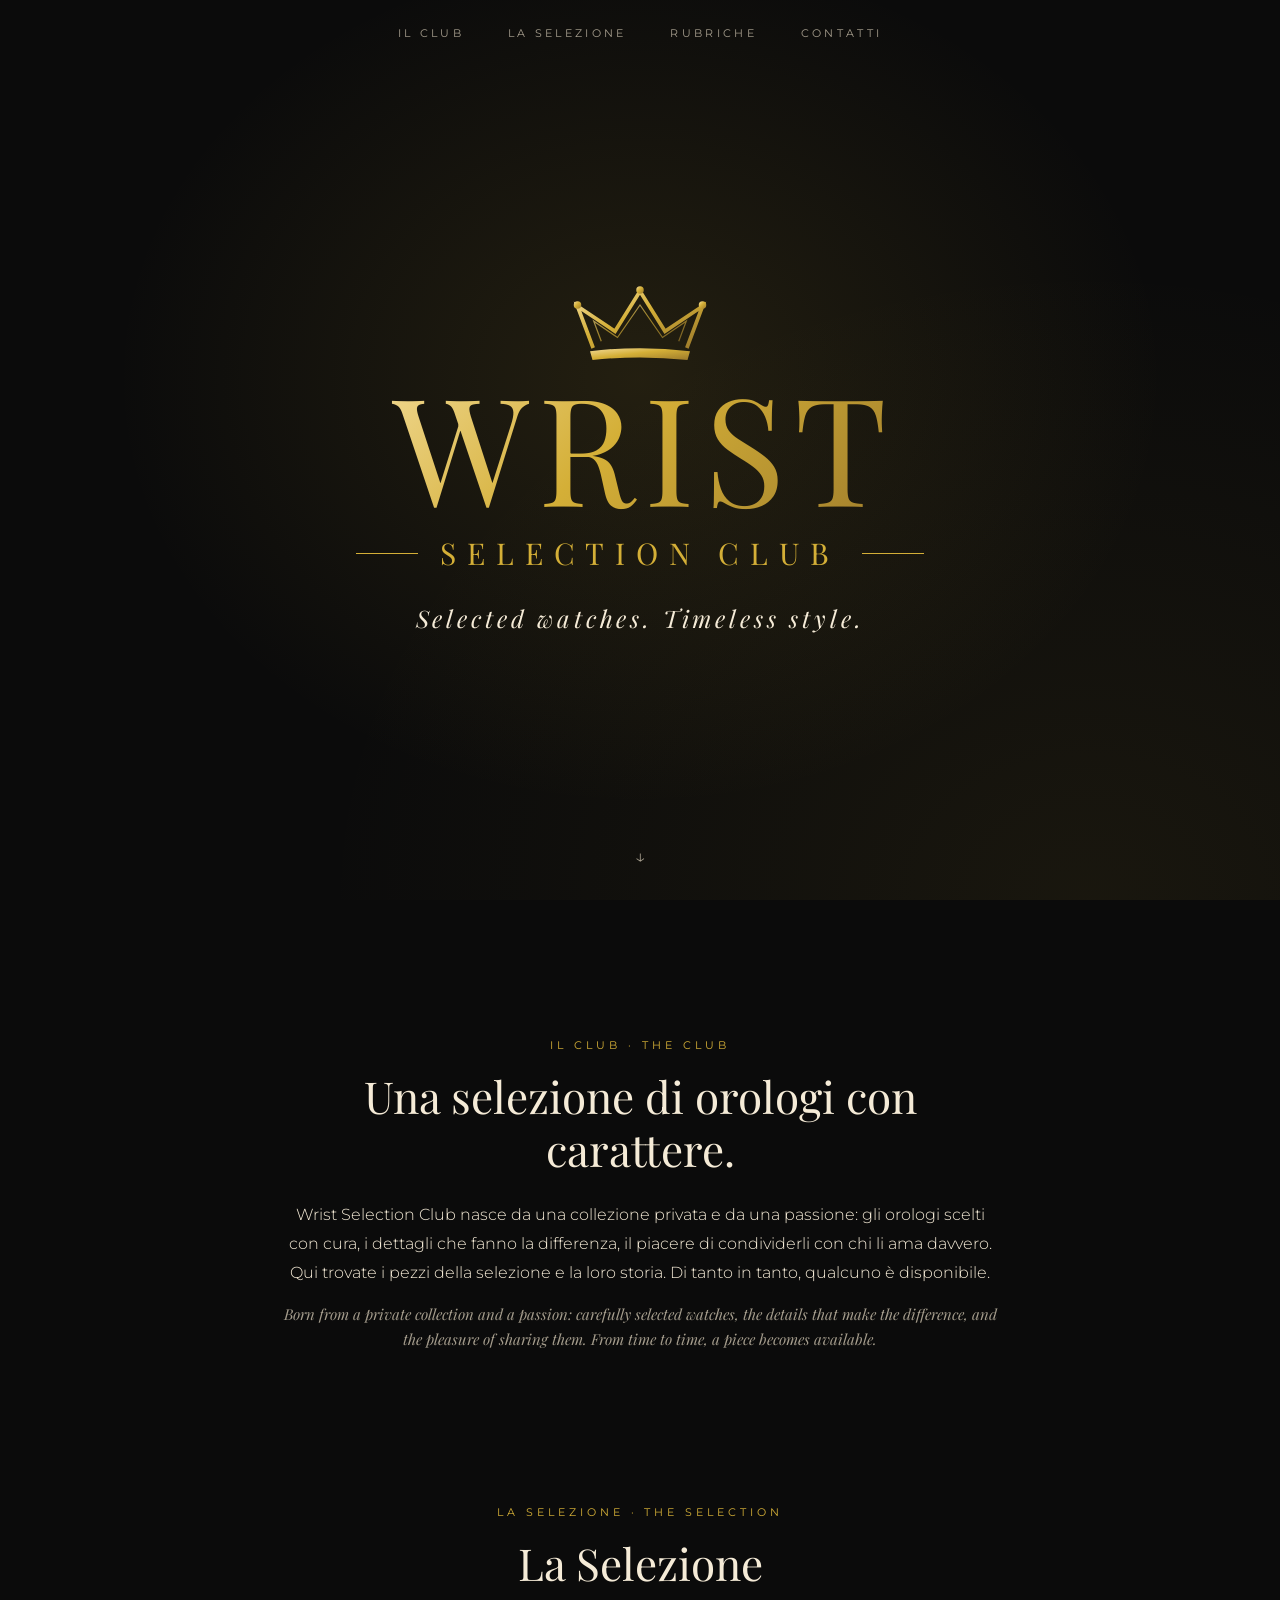
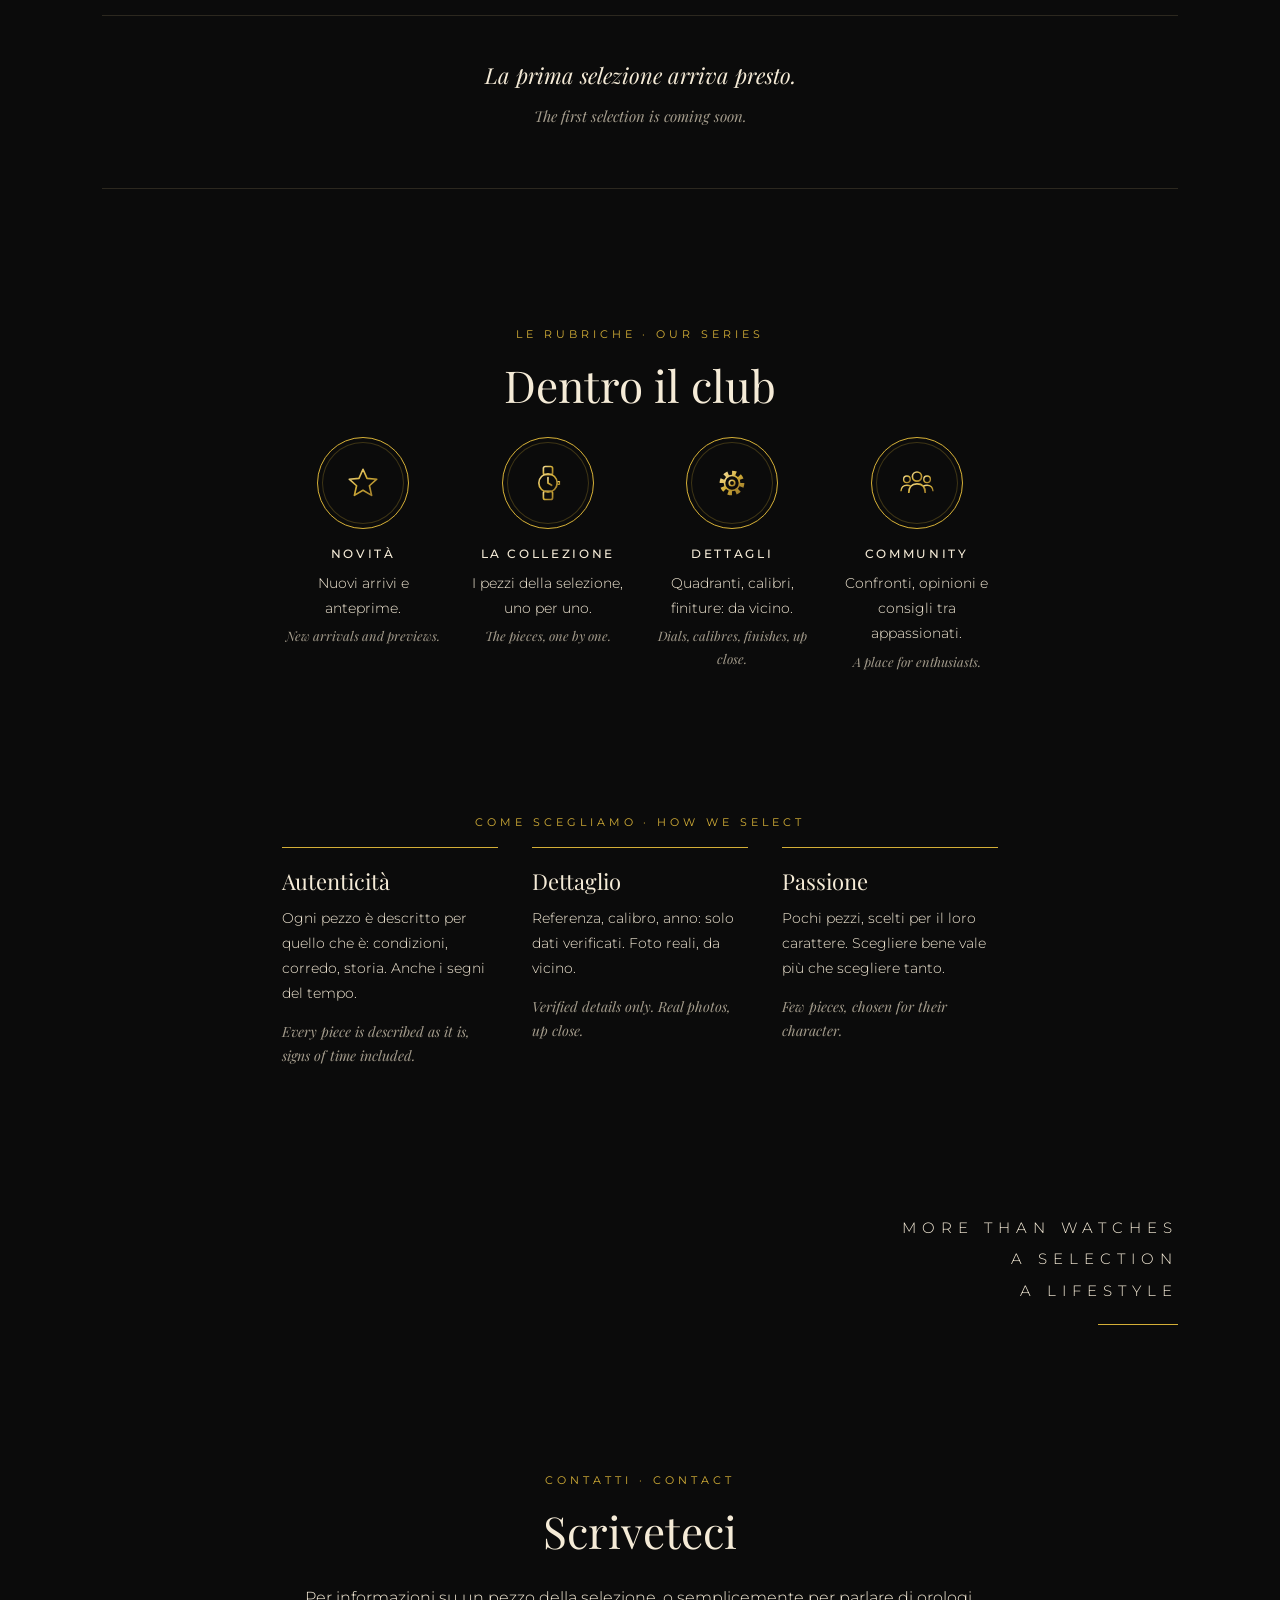
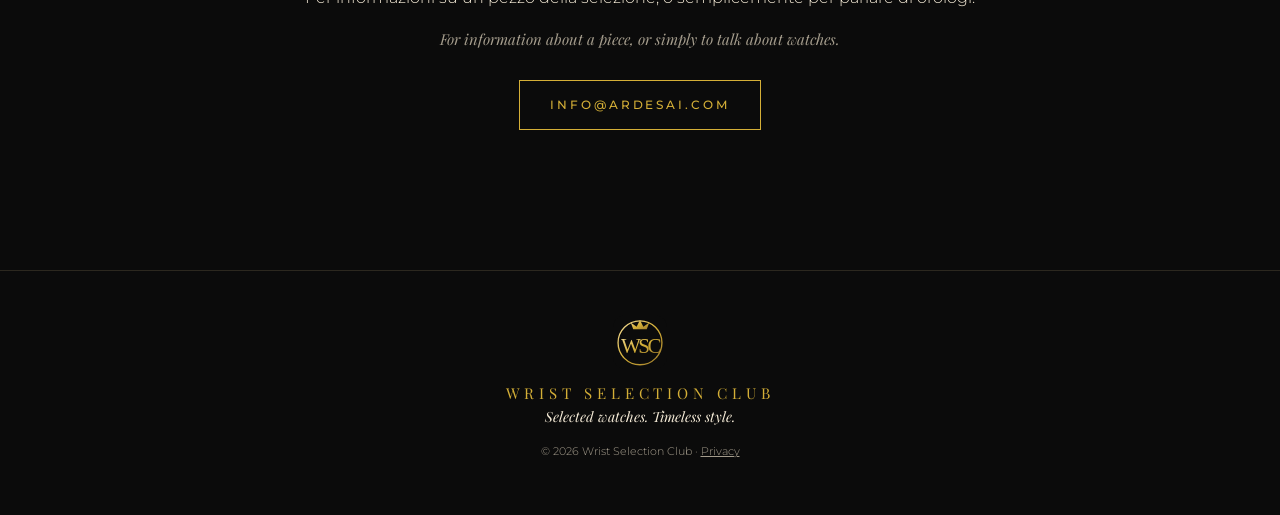
==== index.html @ 978126f0 "Add files via upload prima versione sito" ====
<!doctype html>
<html lang="it">
<head>
  <meta charset="utf-8">
  <meta name="viewport" content="width=device-width, initial-scale=1">
  <title>Wrist Selection Club — Selected watches. Timeless style.</title>
  <meta name="description" content="Wrist Selection Club: una selezione di orologi con carattere, per chi condivide la passione per gli orologi. Selected watches. Timeless style.">
  <meta name="theme-color" content="#0b0b0b">
  <meta property="og:title" content="Wrist Selection Club">
  <meta property="og:description" content="Selected watches. Timeless style.">
  <link rel="icon" href="icona.svg" type="image/svg+xml">
  <link rel="preload" href="caratteri/playfair.woff2" as="font" type="font/woff2" crossorigin>
  <link rel="stylesheet" href="stile.css">
</head>
<body>
  <!-- Disegni usati più volte: la corona e le icone delle rubriche. -->
  <svg width="0" height="0" style="position:absolute" aria-hidden="true">
    <defs>
      <linearGradient id="oro" x1="0" y1="0" x2="1" y2="1">
        <stop offset="0" stop-color="#f3dc9a"/><stop offset="0.45" stop-color="#d4af37"/><stop offset="1" stop-color="#9c7a2b"/>
      </linearGradient>
      <symbol id="corona" viewBox="0 0 240 124">
        <path d="M44 96 L20 32 L80 72 L120 8 L160 72 L220 32 L196 96" fill="none" stroke="url(#oro)" stroke-width="6"
          stroke-linejoin="miter" stroke-linecap="square"/>
        <path d="M58 88 L46 56 L84 82 L120 30 L156 82 L194 56 L182 88" fill="none" stroke="url(#oro)" stroke-width="2" opacity="0.7"/>
        <circle cx="20" cy="30" r="6" fill="url(#oro)"/><circle cx="120" cy="6" r="6" fill="url(#oro)"/><circle cx="220" cy="30" r="6" fill="url(#oro)"/>
        <path d="M40 104 Q120 94 200 104 L196 118 Q120 110 44 118 Z" fill="url(#oro)"/>
      </symbol>
      <symbol id="icona-novita" viewBox="0 0 48 48">
        <path d="M24 9 L28.4 19 L39 19.9 L31 27 L33.4 37.5 L24 32 L14.6 37.5 L17 27 L9 19.9 L19.6 19 Z" fill="none" stroke="url(#oro)" stroke-width="1.8" stroke-linejoin="round"/>
      </symbol>
      <symbol id="icona-collezione" viewBox="0 0 48 48">
        <rect x="19" y="6" width="10" height="9" rx="2" fill="none" stroke="url(#oro)" stroke-width="1.8"/>
        <rect x="19" y="33" width="10" height="9" rx="2" fill="none" stroke="url(#oro)" stroke-width="1.8"/>
        <circle cx="24" cy="24" r="10" fill="none" stroke="url(#oro)" stroke-width="1.8"/>
        <path d="M24 18 L24 24 L28 26.5" fill="none" stroke="url(#oro)" stroke-width="1.8" stroke-linecap="round"/>
        <path d="M34.5 22.5 L36.5 22.5 L36.5 25.5 L34.5 25.5" fill="none" stroke="url(#oro)" stroke-width="1.4"/>
      </symbol>
      <symbol id="icona-dettagli" viewBox="0 0 48 48">
        <circle cx="24" cy="24" r="11" fill="none" stroke="url(#oro)" stroke-width="5" stroke-dasharray="4.3 4.3"/>
        <circle cx="24" cy="24" r="8.2" fill="none" stroke="url(#oro)" stroke-width="1.8"/>
        <circle cx="24" cy="24" r="3" fill="none" stroke="url(#oro)" stroke-width="1.8"/>
      </symbol>
      <symbol id="icona-community" viewBox="0 0 48 48">
        <circle cx="24" cy="17" r="5" fill="none" stroke="url(#oro)" stroke-width="1.8"/>
        <path d="M15 35 Q15 25 24 25 Q33 25 33 35" fill="none" stroke="url(#oro)" stroke-width="1.8"/>
        <circle cx="13" cy="20" r="3.6" fill="none" stroke="url(#oro)" stroke-width="1.5"/>
        <path d="M6.5 33 Q7 26.5 13 26.5 Q15.5 26.5 17 27.6" fill="none" stroke="url(#oro)" stroke-width="1.5"/>
        <circle cx="35" cy="20" r="3.6" fill="none" stroke="url(#oro)" stroke-width="1.5"/>
        <path d="M41.5 33 Q41 26.5 35 26.5 Q32.5 26.5 31 27.6" fill="none" stroke="url(#oro)" stroke-width="1.5"/>
      </symbol>
    </defs>
  </svg>

  <header class="apertura">
    <nav class="menu" aria-label="Menu">
      <a href="#club">Il club</a>
      <a href="#selezione">La Selezione</a>
      <a href="#rubriche">Rubriche</a>
      <a href="#contatti">Contatti</a>
    </nav>
    <div class="marchio">
      <svg class="corona" aria-hidden="true"><use href="#corona"/></svg>
      <h1><span class="wrist">WRIST</span>
        <span class="riga-club"><span class="trattino"></span>SELECTION CLUB<span class="trattino"></span></span></h1>
      <p class="motto">Selected watches. Timeless style.</p>
    </div>
    <a class="scendi" href="#club" aria-label="Scopri il club">↓</a>
  </header>

  <main>
    <section id="club" class="sezione stretta">
      <p class="occhiello">Il club · The club</p>
      <h2>Una selezione di orologi con carattere.</h2>
      <p>Wrist Selection Club nasce da una collezione privata e da una passione: gli orologi scelti con cura, i
        dettagli che fanno la differenza, il piacere di condividerli con chi li ama davvero. Qui trovate i pezzi della
        selezione e la loro storia. Di tanto in tanto, qualcuno è disponibile.</p>
      <p class="inglese">Born from a private collection and a passion: carefully selected watches, the details that make
        the difference, and the pleasure of sharing them. From time to time, a piece becomes available.</p>
    </section>

    <section id="selezione" class="sezione">
      <p class="occhiello">La Selezione · The Selection</p>
      <h2>La Selezione</h2>
      <div class="vetrina">
        <div class="vetrina-vuota"><p>La prima selezione arriva presto.</p><p class="inglese">The first selection is coming soon.</p></div>
      </div>
    </section>

    <section id="rubriche" class="sezione stretta">
      <p class="occhiello">Le rubriche · Our series</p>
      <h2>Dentro il club</h2>
      <div class="rubriche">
        <div class="rubrica"><span class="cerchio"><svg aria-hidden="true"><use href="#icona-novita"/></svg></span>
          <h3>Novità</h3><p>Nuovi arrivi e anteprime.</p><p class="inglese">New arrivals and previews.</p></div>
        <div class="rubrica"><span class="cerchio"><svg aria-hidden="true"><use href="#icona-collezione"/></svg></span>
          <h3>La Collezione</h3><p>I pezzi della selezione, uno per uno.</p><p class="inglese">The pieces, one by one.</p></div>
        <div class="rubrica"><span class="cerchio"><svg aria-hidden="true"><use href="#icona-dettagli"/></svg></span>
          <h3>Dettagli</h3><p>Quadranti, calibri, finiture: da vicino.</p><p class="inglese">Dials, calibres, finishes, up close.</p></div>
        <div class="rubrica"><span class="cerchio"><svg aria-hidden="true"><use href="#icona-community"/></svg></span>
          <h3>Community</h3><p>Confronti, opinioni e consigli tra appassionati.</p><p class="inglese">A place for enthusiasts.</p></div>
      </div>
    </section>

    <section class="sezione stretta principi">
      <p class="occhiello">Come scegliamo · How we select</p>
      <div class="tre">
        <div>
          <h3>Autenticità</h3>
          <p>Ogni pezzo è descritto per quello che è: condizioni, corredo, storia. Anche i segni del tempo.</p>
          <p class="inglese">Every piece is described as it is, signs of time included.</p>
        </div>
        <div>
          <h3>Dettaglio</h3>
          <p>Referenza, calibro, anno: solo dati verificati. Foto reali, da vicino.</p>
          <p class="inglese">Verified details only. Real photos, up close.</p>
        </div>
        <div>
          <h3>Passione</h3>
          <p>Pochi pezzi, scelti per il loro carattere. Scegliere bene vale più che scegliere tanto.</p>
          <p class="inglese">Few pieces, chosen for their character.</p>
        </div>
      </div>
    </section>

    <section class="dichiarazione" aria-label="More than watches">
      <p>More than watches</p>
      <p>A selection</p>
      <p>A lifestyle</p>
      <span class="filetto"></span>
    </section>

    <section id="contatti" class="sezione stretta contatti">
      <p class="occhiello">Contatti · Contact</p>
      <h2>Scriveteci</h2>
      <p>Per informazioni su un pezzo della selezione, o semplicemente per parlare di orologi.</p>
      <p class="inglese">For information about a piece, or simply to talk about watches.</p>
      <a class="bottone" href="mailto:info@ardesai.com?subject=Wrist%20Selection%20Club">info@ardesai.com</a>

    </section>
  </main>

  <footer>
    <img class="monogramma" src="icona.svg" alt="" width="54" height="54">
    <p class="firma">WRIST SELECTION CLUB</p>
    <p class="motto-piccolo">Selected watches. Timeless style.</p>
    <p class="piccolo">© 2026 Wrist Selection Club · <a href="privacy.html">Privacy</a></p>
  </footer>

  <script>
    // Le miniature: toccandone una, diventa la foto grande del suo orologio.
    document.querySelectorAll(".pezzo").forEach((pezzo) => {
      const grande = pezzo.querySelector(".foto-grande");
      pezzo.querySelectorAll(".miniature button").forEach((b) => {
        b.addEventListener("click", () => { grande.src = b.dataset.foto; });
      });
    });
  </script>
</body>
</html>
---- stile.css ----
/* Wrist Selection Club — identità della tavola del marchio:
   Nero Profondo #0B0B0B, Oro Champagne #D4AF37, Avorio #F5EBD7; Playfair Display e Montserrat.
   I font stanno nel sito (cartella caratteri, licenza OFL): nessun collegamento esterno né tracciamento. */

@font-face { font-family: "Playfair Display"; font-style: normal; font-weight: 400 700; font-display: swap;
  src: url("caratteri/playfair.woff2") format("woff2"); }
@font-face { font-family: "Playfair Display"; font-style: italic; font-weight: 400 700; font-display: swap;
  src: url("caratteri/playfair-corsivo.woff2") format("woff2"); }
@font-face { font-family: "Montserrat"; font-style: normal; font-weight: 300 600; font-display: swap;
  src: url("caratteri/montserrat.woff2") format("woff2"); }

:root {
  --nero: #0b0b0b;
  --carbone: #131312;
  --linea: #2c281f;
  --oro: #d4af37;
  --oro-chiaro: #f3dc9a;
  --oro-scuro: #9c7a2b;
  --avorio: #f5ebd7;
  --tenue: #a49c8c;
  --serif: "Playfair Display", Didot, "Bodoni 72", Georgia, serif;
  --sans: Montserrat, "Helvetica Neue", "Segoe UI", system-ui, sans-serif;
  --gradiente: linear-gradient(135deg, var(--oro-chiaro) 0%, var(--oro) 45%, var(--oro-scuro) 100%);
}
* { box-sizing: border-box; }
html { scroll-behavior: smooth; }
body {
  margin: 0;
  background: var(--nero);
  color: var(--avorio);
  font: 300 16px/1.8 var(--sans);
  -webkit-font-smoothing: antialiased;
}
a { color: var(--oro); }
img { max-width: 100%; display: block; }
.oro-testo { background: var(--gradiente); -webkit-background-clip: text; background-clip: text; color: transparent; }

/* --- Apertura --- */
.apertura {
  min-height: 100svh;
  display: flex;
  flex-direction: column;
  align-items: center;
  justify-content: center;
  position: relative;
  padding: 90px 20px 70px;
  background:
    radial-gradient(ellipse at 50% 42%, rgba(212, 175, 55, 0.12), transparent 58%),
    radial-gradient(ellipse at 85% 100%, rgba(212, 175, 55, 0.07), transparent 50%),
    var(--nero);
  text-align: center;
}
.menu {
  position: absolute;
  top: 24px;
  left: 0;
  right: 0;
  display: flex;
  justify-content: center;
  flex-wrap: wrap;
  gap: 8px clamp(16px, 4.5vw, 44px);
  padding: 0 12px;
  font-size: 11px;
  font-weight: 400;
  letter-spacing: 0.3em;
  text-transform: uppercase;
}
.menu a { color: var(--tenue); text-decoration: none; transition: color 0.3s; }
.menu a:hover, .menu a:focus-visible { color: var(--oro); }
.marchio { animation: emerge 1.8s ease-out both; }
.corona { width: clamp(92px, 16vw, 150px); height: clamp(48px, 8.3vw, 78px); display: block; margin: 0 auto 6px; }
.marchio h1 { margin: 0; font-weight: 400; }
.wrist {
  display: block;
  font: 400 clamp(58px, 15vw, 150px)/1 var(--serif);
  letter-spacing: 0.06em;
  margin-right: -0.06em;  /* compensa la spaziatura dopo l'ultima lettera, così resta al centro */
  background: var(--gradiente);
  -webkit-background-clip: text;
  background-clip: text;
  color: transparent;
}
.riga-club {
  display: flex;
  align-items: center;
  justify-content: center;
  gap: clamp(10px, 2.4vw, 22px);
  margin-top: clamp(10px, 2vw, 18px);
  font: 400 clamp(14px, 3.4vw, 30px)/1 var(--serif);
  letter-spacing: clamp(0.18em, 1.4vw, 0.36em);
  color: var(--oro);
}
.trattino { width: clamp(28px, 6vw, 62px); height: 1px; background: var(--oro); }
.motto {
  margin: clamp(22px, 4vw, 34px) 0 0;
  font: italic 400 clamp(15px, 2.6vw, 24px) var(--serif);
  letter-spacing: 0.16em;
  color: var(--avorio);
}
.scendi {
  position: absolute;
  bottom: 26px;
  color: var(--tenue);
  text-decoration: none;
  font-size: 20px;
  animation: respira 2.8s ease-in-out infinite;
}
@keyframes emerge { from { opacity: 0; transform: translateY(12px); } to { opacity: 1; transform: none; } }
@keyframes respira { 50% { transform: translateY(6px); opacity: 0.6; } }

/* --- Sezioni --- */
.sezione { max-width: 1120px; margin: 0 auto; padding: clamp(76px, 12vw, 136px) 22px 0; }
.sezione.stretta { max-width: 760px; text-align: center; }
.occhiello {
  margin: 0 0 14px;
  font-size: 11px;
  font-weight: 400;
  letter-spacing: 0.36em;
  text-transform: uppercase;
  color: var(--oro);
}
.sezione h2 {
  margin: 0 0 26px;
  font: 400 clamp(28px, 4.6vw, 44px)/1.2 var(--serif);
  color: var(--avorio);
}
#selezione h2, #selezione .occhiello { text-align: center; }
.sezione p { margin: 0 0 14px; }
.inglese { color: var(--tenue); font: italic 400 15px/1.7 var(--serif); }

/* --- La vetrina --- */
/* Le schede restano al centro anche quando gli orologi sono pochi. */
.vetrina { display: grid; grid-template-columns: repeat(auto-fit, minmax(280px, 340px)); justify-content: center; gap: 28px; margin-top: 10px; }
.pezzo { background: var(--carbone); border: 1px solid var(--linea); display: flex; flex-direction: column; transition: border-color 0.4s; }
.pezzo:hover { border-color: rgba(212, 175, 55, 0.5); }
.pezzo figure { margin: 0; aspect-ratio: 4 / 5; background: #000; overflow: hidden; }
.pezzo .foto-grande { width: 100%; height: 100%; object-fit: cover; transition: transform 1.2s ease; }
.pezzo:hover .foto-grande { transform: scale(1.03); }
.miniature { display: flex; gap: 6px; padding: 8px 12px 0; }
.miniature button { padding: 0; border: 1px solid var(--linea); background: none; width: 46px; height: 46px; cursor: pointer; }
.miniature img { width: 100%; height: 100%; object-fit: cover; }
.pezzo .info { padding: 20px 22px 24px; display: flex; flex-direction: column; flex: 1; }
.pezzo .marca { margin: 0; font-size: 11px; font-weight: 500; letter-spacing: 0.34em; text-transform: uppercase; color: var(--oro); }
.pezzo h3 { margin: 6px 0 8px; font: 400 25px/1.25 var(--serif); color: var(--avorio); }
.pezzo .dati { margin: 0; font-size: 13px; color: var(--tenue); }
.pezzo .descrizione { margin: 14px 0 0; font-size: 14px; white-space: pre-line; }
.pezzo .piede { margin-top: auto; padding-top: 18px; display: flex; align-items: center; justify-content: space-between; gap: 12px; flex-wrap: wrap; }
.pezzo .stato { font-size: 11px; letter-spacing: 0.2em; text-transform: uppercase; color: var(--tenue); }
.pezzo .stato.disponibile { color: var(--oro); }
.vetrina-vuota { grid-column: 1 / -1; text-align: center; color: var(--tenue); padding: 44px 0; border-top: 1px solid var(--linea); border-bottom: 1px solid var(--linea); }
.vetrina-vuota p:first-child { font: italic 22px var(--serif); color: var(--avorio); }

/* --- Le rubriche (come le icone in evidenza di Instagram) --- */
.rubriche { display: grid; grid-template-columns: repeat(4, 1fr); gap: 22px; }
.rubrica .cerchio {
  width: 92px; height: 92px; margin: 0 auto 14px; border-radius: 50%;
  border: 1.5px solid var(--oro); display: flex; align-items: center; justify-content: center;
  box-shadow: inset 0 0 0 4px var(--nero), inset 0 0 0 5px rgba(212, 175, 55, 0.25);
}
.rubrica svg { width: 44px; height: 44px; }
.rubrica h3 { margin: 0 0 6px; font-size: 12px; font-weight: 500; letter-spacing: 0.22em; text-transform: uppercase; color: var(--avorio); }
.rubrica p { font-size: 14px; margin: 0 0 4px; }
.rubrica .inglese { font-size: 13px; }

/* --- Principi, dichiarazione e contatti --- */
.tre { display: grid; grid-template-columns: repeat(3, 1fr); gap: 34px; text-align: left; }
.tre h3 { margin: 0 0 10px; font: 400 22px var(--serif); color: var(--avorio); }
.tre > div { border-top: 1px solid var(--oro); padding-top: 18px; }
.tre p { font-size: 14px; }
.dichiarazione { max-width: 1120px; margin: clamp(80px, 12vw, 130px) auto 0; padding: 0 22px; text-align: right; }
.dichiarazione p { margin: 0; font-size: clamp(12px, 1.6vw, 15px); letter-spacing: 0.4em; text-transform: uppercase; color: var(--avorio); line-height: 2.1; }
.dichiarazione .filetto { display: inline-block; width: 80px; height: 1px; background: var(--oro); margin-top: 14px; }
.bottone {
  display: inline-block;
  margin-top: 14px;
  padding: 13px 30px;
  border: 1px solid var(--oro);
  color: var(--oro);
  text-decoration: none;
  font-size: 12px;
  font-weight: 500;
  letter-spacing: 0.24em;
  text-transform: uppercase;
  transition: background 0.3s, color 0.3s;
}
.bottone:hover, .bottone:focus-visible { background: var(--oro); color: var(--nero); }
.bottone.piccolo { padding: 9px 16px; font-size: 10px; margin: 0; }
.social { display: flex; justify-content: center; gap: 22px; margin-top: 26px; font-size: 12px; letter-spacing: 0.22em; text-transform: uppercase; }
.social a { color: var(--tenue); text-decoration: none; }
.social a:hover { color: var(--oro); }

/* --- Piè di pagina e pagine semplici --- */
footer { margin-top: clamp(80px, 12vw, 140px); padding: 44px 22px 50px; border-top: 1px solid var(--linea); text-align: center; color: var(--tenue); font-size: 13px; }
footer p { margin: 4px 0; }
footer .monogramma { margin: 0 auto 14px; border-radius: 12px; }
footer .firma { font: 400 15px var(--serif); letter-spacing: 0.32em; color: var(--oro); }
footer .motto-piccolo { font: italic 14px var(--serif); color: var(--avorio); }
footer .piccolo { margin-top: 16px; font-size: 11px; }
footer a { color: var(--tenue); }
.pagina { max-width: 720px; margin: 0 auto; padding: 60px 22px 0; }
.pagina h1 { font: 400 36px var(--serif); color: var(--avorio); margin: 20px 0 24px; }
.pagina h2 { font: 400 22px var(--serif); color: var(--oro); margin: 34px 0 10px; }
.pagina .torna { font-size: 11px; letter-spacing: 0.26em; text-transform: uppercase; color: var(--tenue); text-decoration: none; }

@media (max-width: 760px) {
  .rubriche { grid-template-columns: repeat(2, 1fr); gap: 30px 16px; }
  .tre { grid-template-columns: 1fr; gap: 26px; }
  .vetrina { grid-template-columns: minmax(0, 1fr); }
  .menu { font-size: 10px; letter-spacing: 0.2em; }
  .dichiarazione { text-align: center; }
}
@media (prefers-reduced-motion: reduce) {
  * { animation: none !important; transition: none !important; }
  html { scroll-behavior: auto; }
}
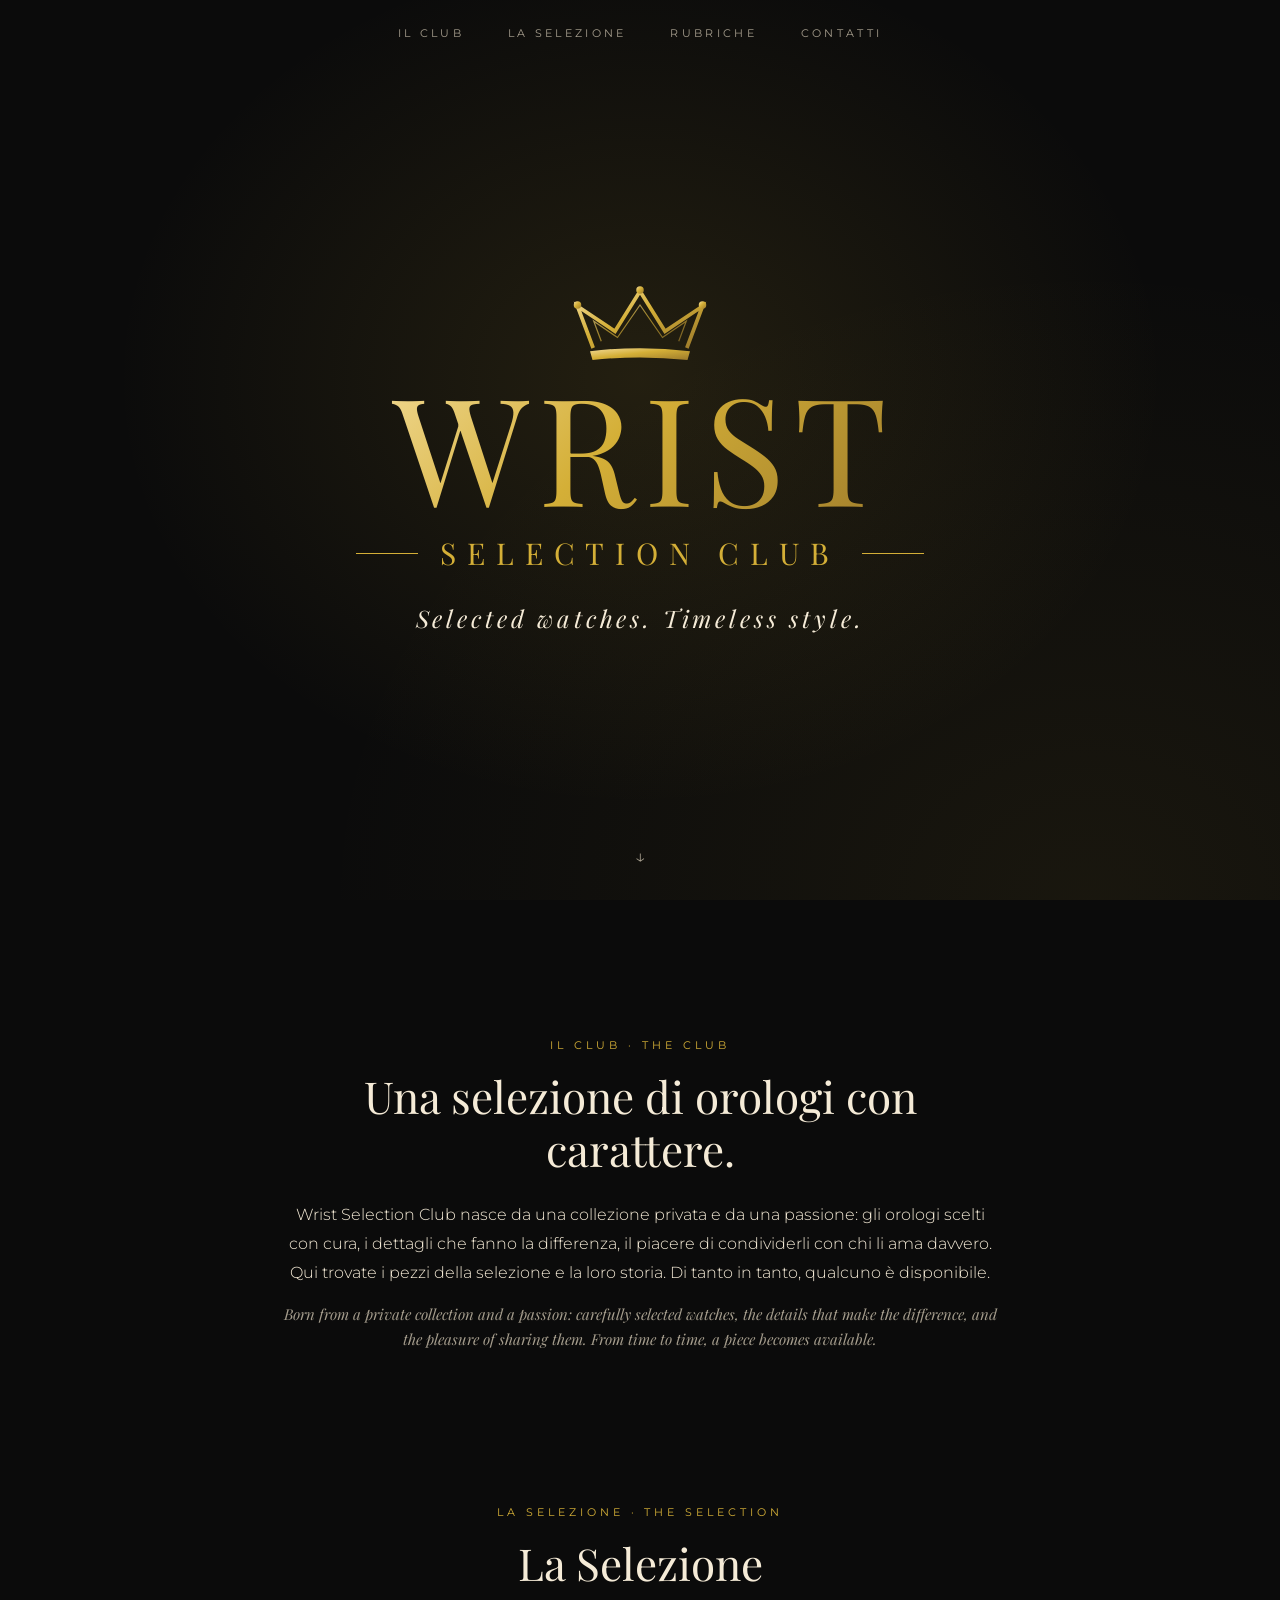
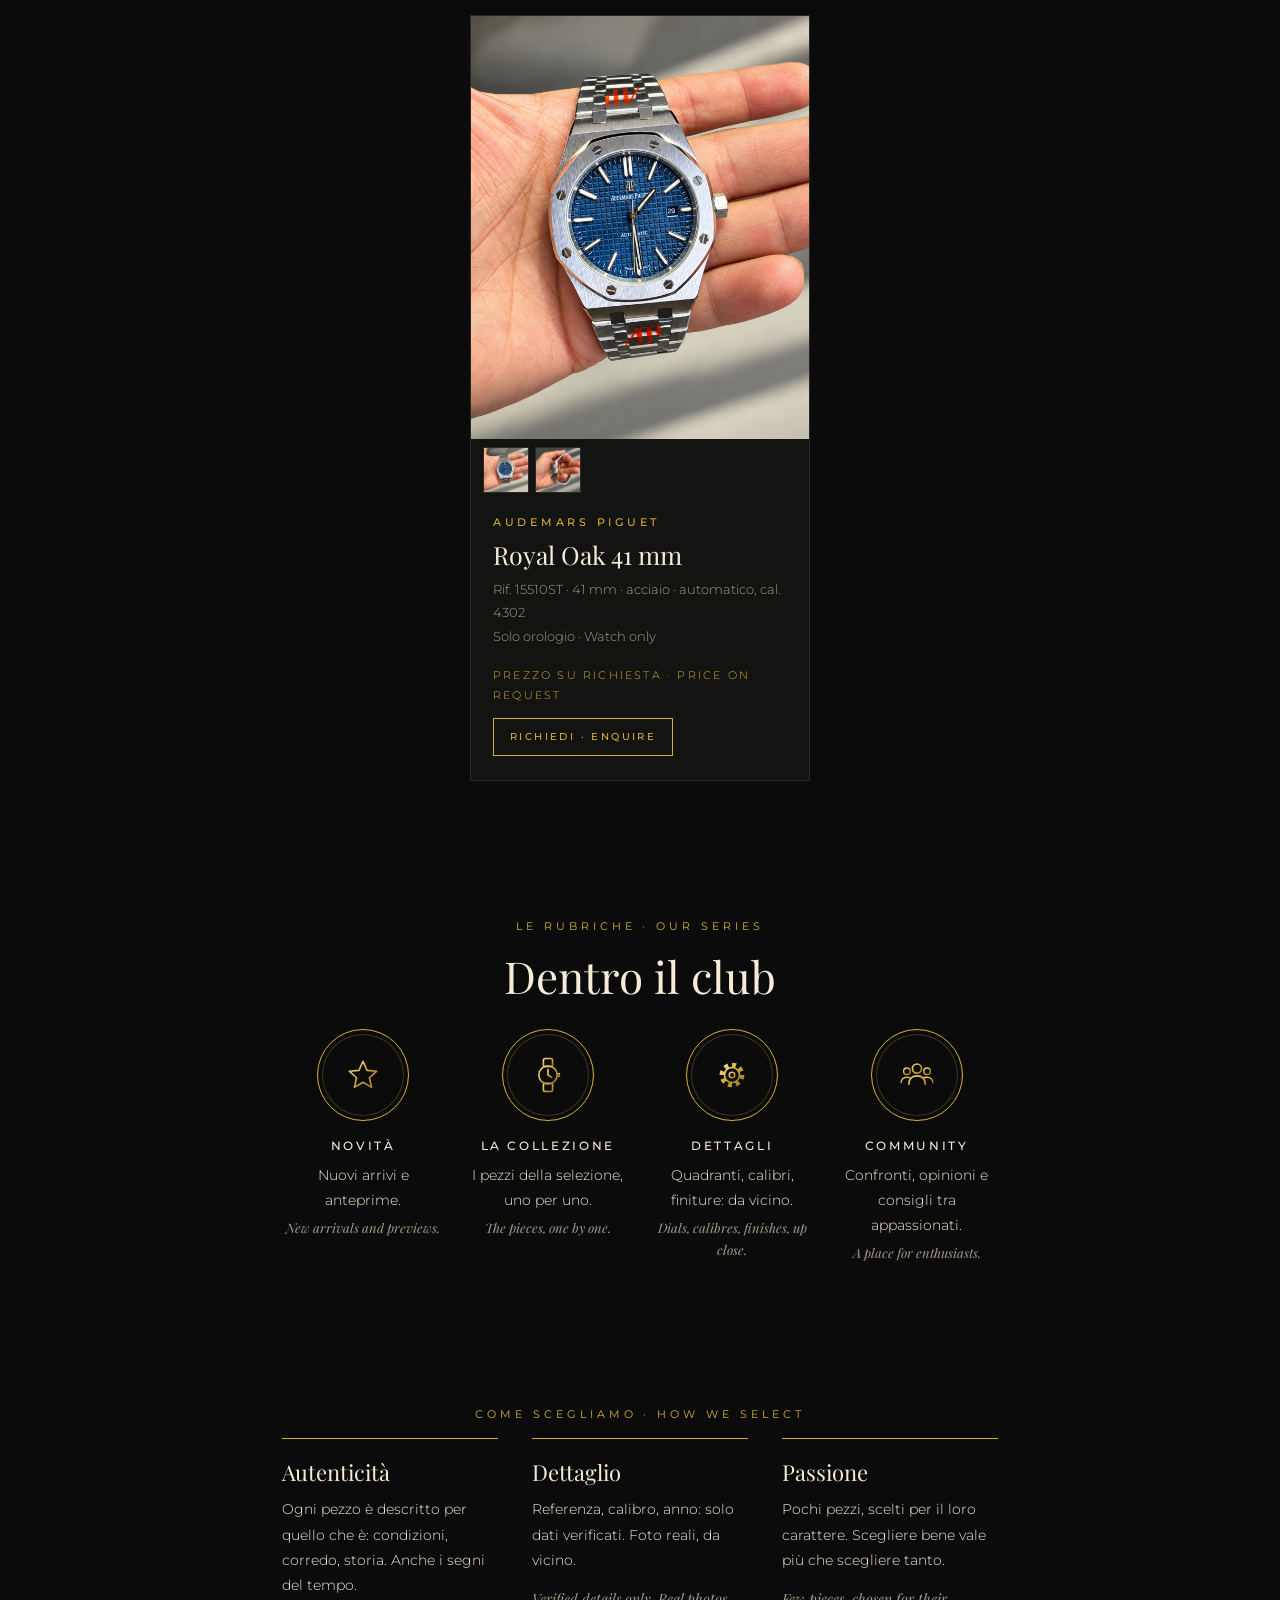
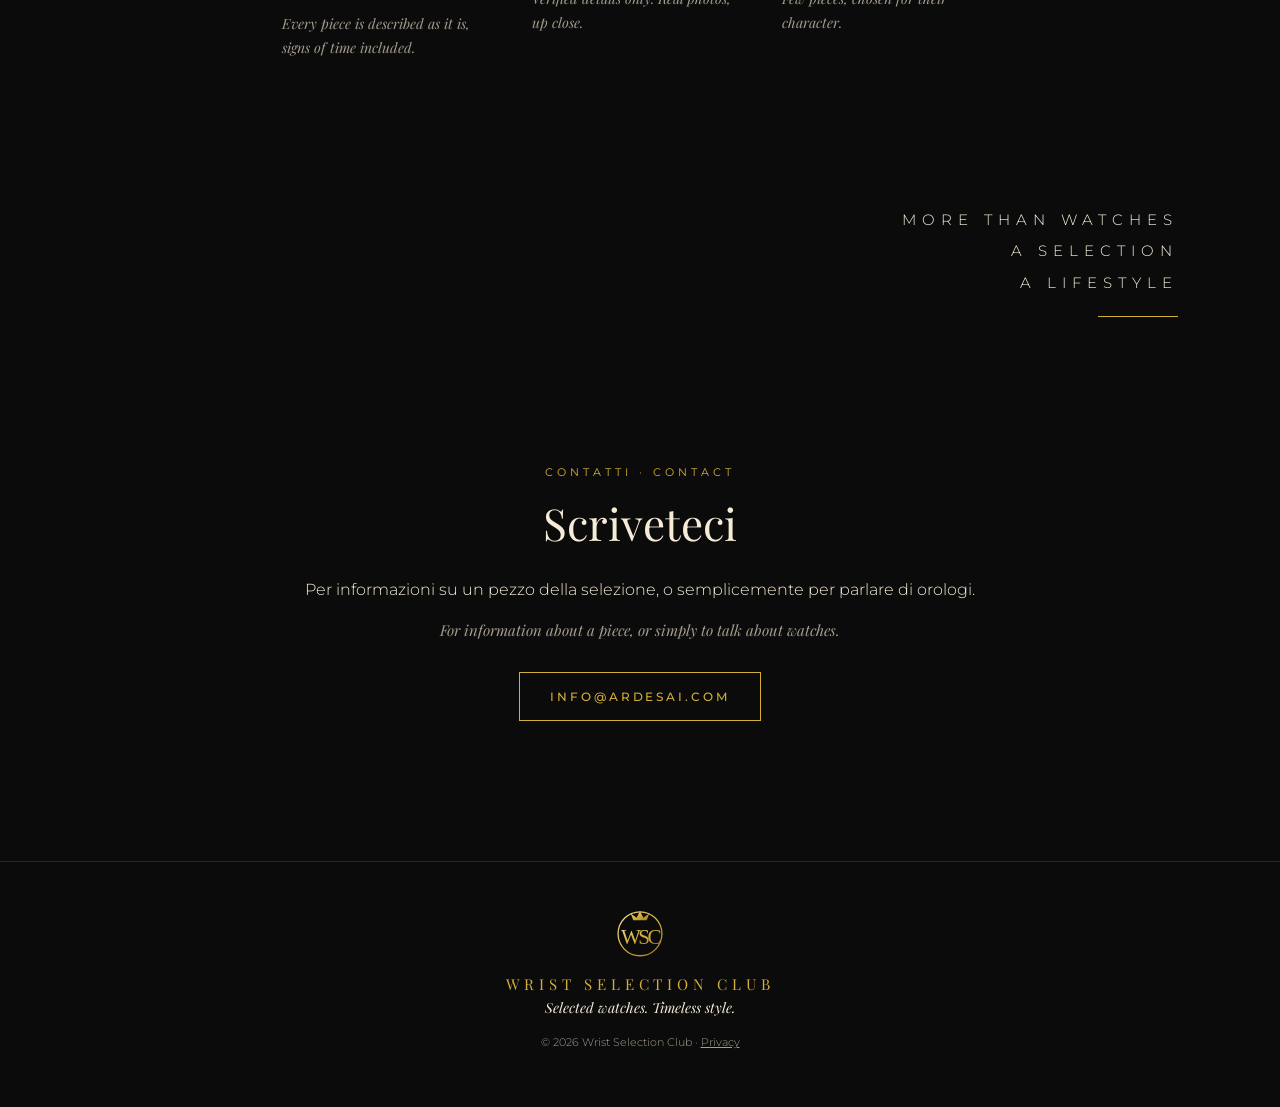
==== commit d646736b: "Vetrina aggiornata da Ardes (01/11/2026)" ====
--- a/index.html
+++ b/index.html
@@ -83,7 +83,17 @@
       <p class="occhiello">La Selezione · The Selection</p>
       <h2>La Selezione</h2>
       <div class="vetrina">
-        <div class="vetrina-vuota"><p>La prima selezione arriva presto.</p><p class="inglese">The first selection is coming soon.</p></div>
+        <article class="pezzo">
+          <figure><img class="foto-grande" src="orologi/4-1.jpg" alt="Audemars Piguet Royal Oak 41 mm" loading="lazy"></figure><div class="miniature"><button type="button" data-foto="orologi/4-1.jpg" aria-label="Foto 1"><img src="orologi/4-1.jpg" alt="" loading="lazy"></button><button type="button" data-foto="orologi/4-2.jpg" aria-label="Foto 2"><img src="orologi/4-2.jpg" alt="" loading="lazy"></button></div>
+          <div class="info">
+            <p class="marca">Audemars Piguet</p>
+            <h3>Royal Oak 41 mm</h3>
+            <p class="dati">Rif. 15510ST · 41 mm · acciaio · automatico, cal. 4302</p>
+            <p class="dati">Solo orologio · Watch only</p>
+            
+            <div class="piede"><span class="stato disponibile">Prezzo su richiesta · Price on request</span><a class="bottone piccolo" href="mailto:info@ardesai.com?subject=Wrist%20Selection%20Club%20%E2%80%94%20Audemars%20Piguet%20Royal%20Oak%2041%20mm">Richiedi · Enquire</a></div>
+          </div>
+        </article>
       </div>
     </section>
 
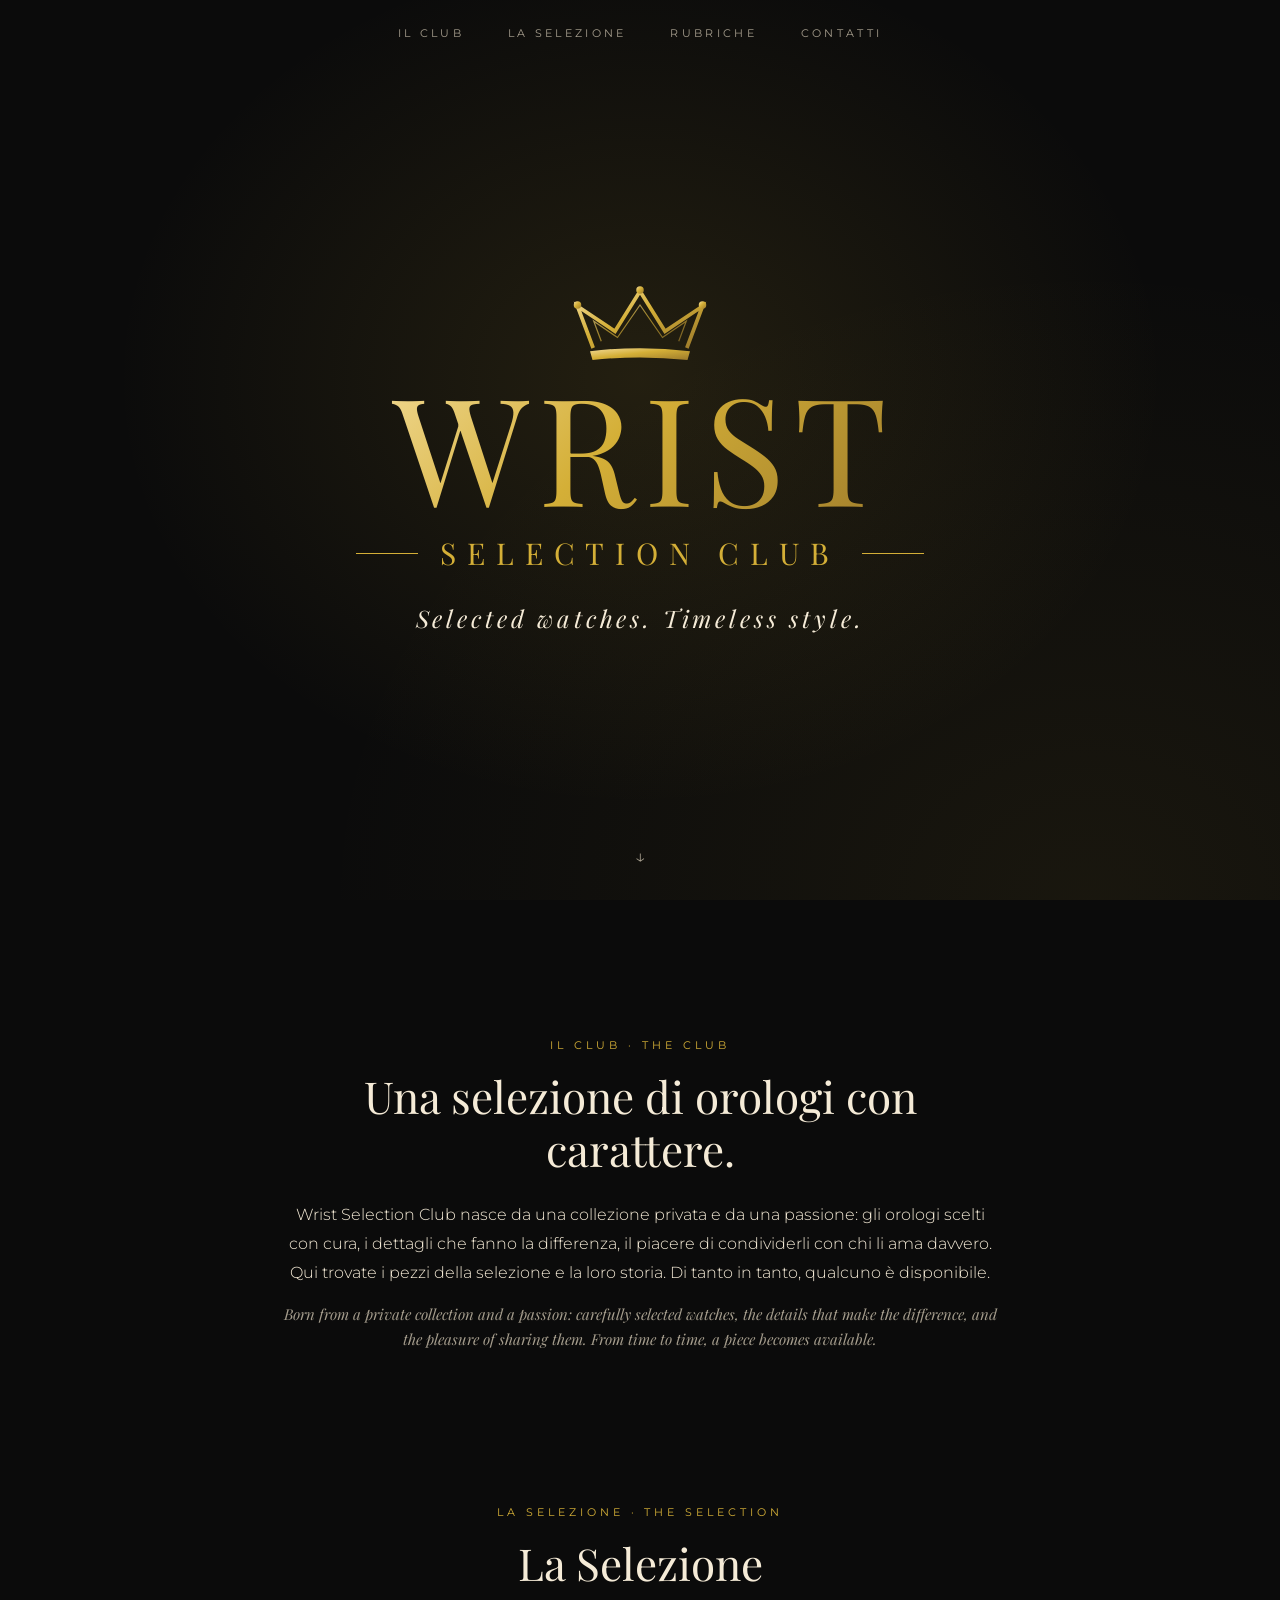
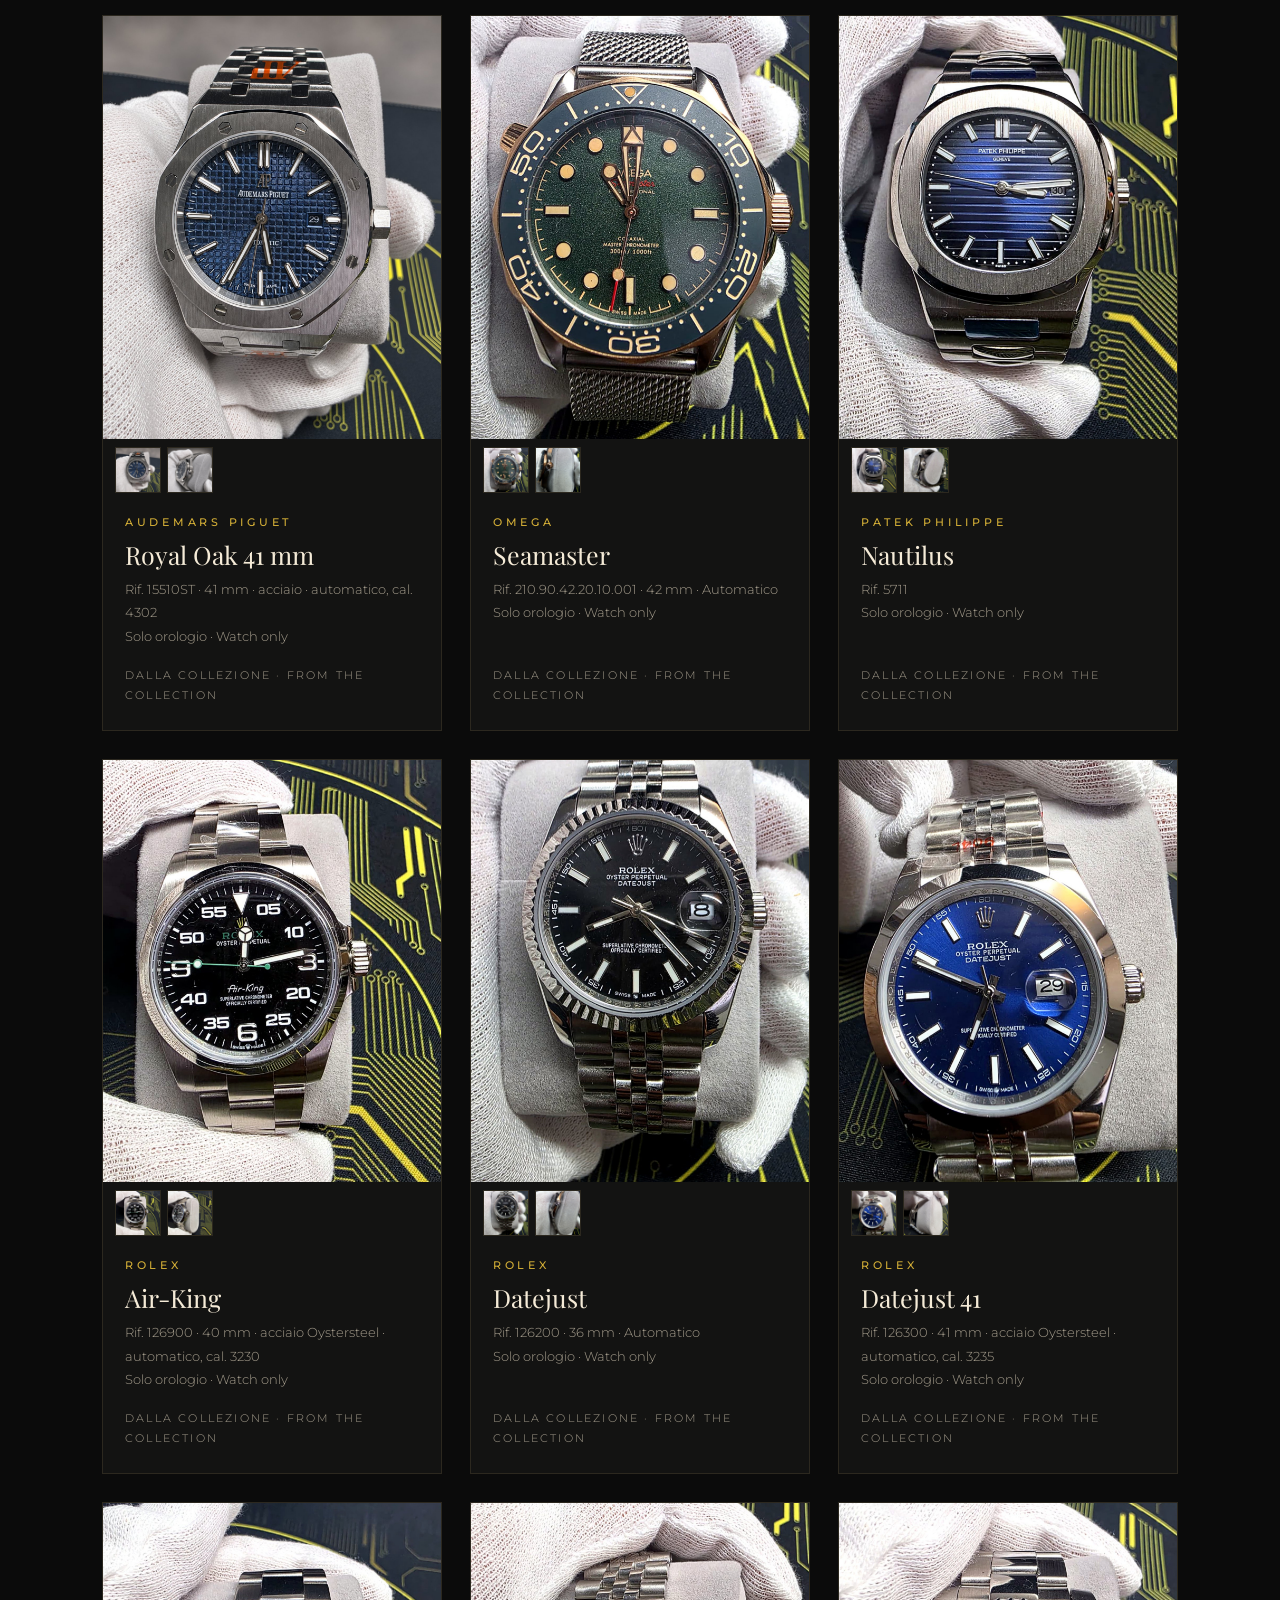
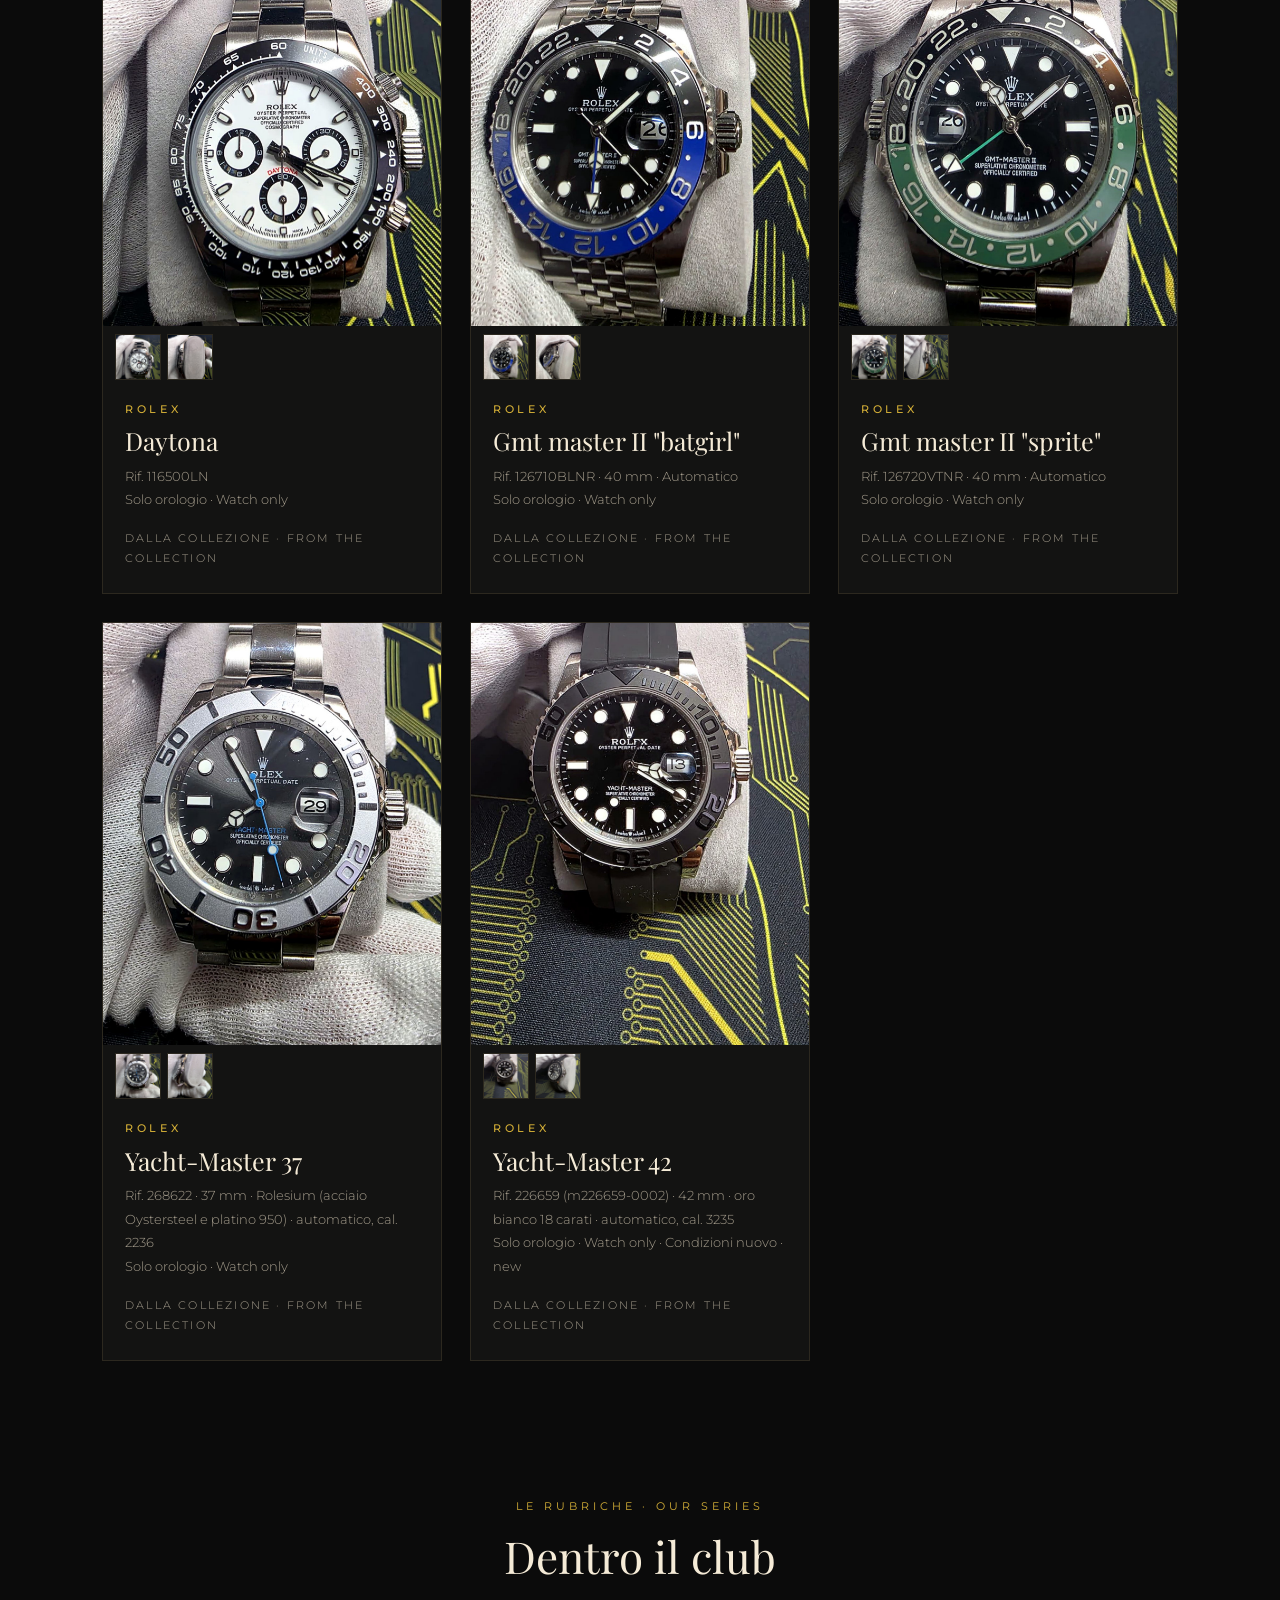
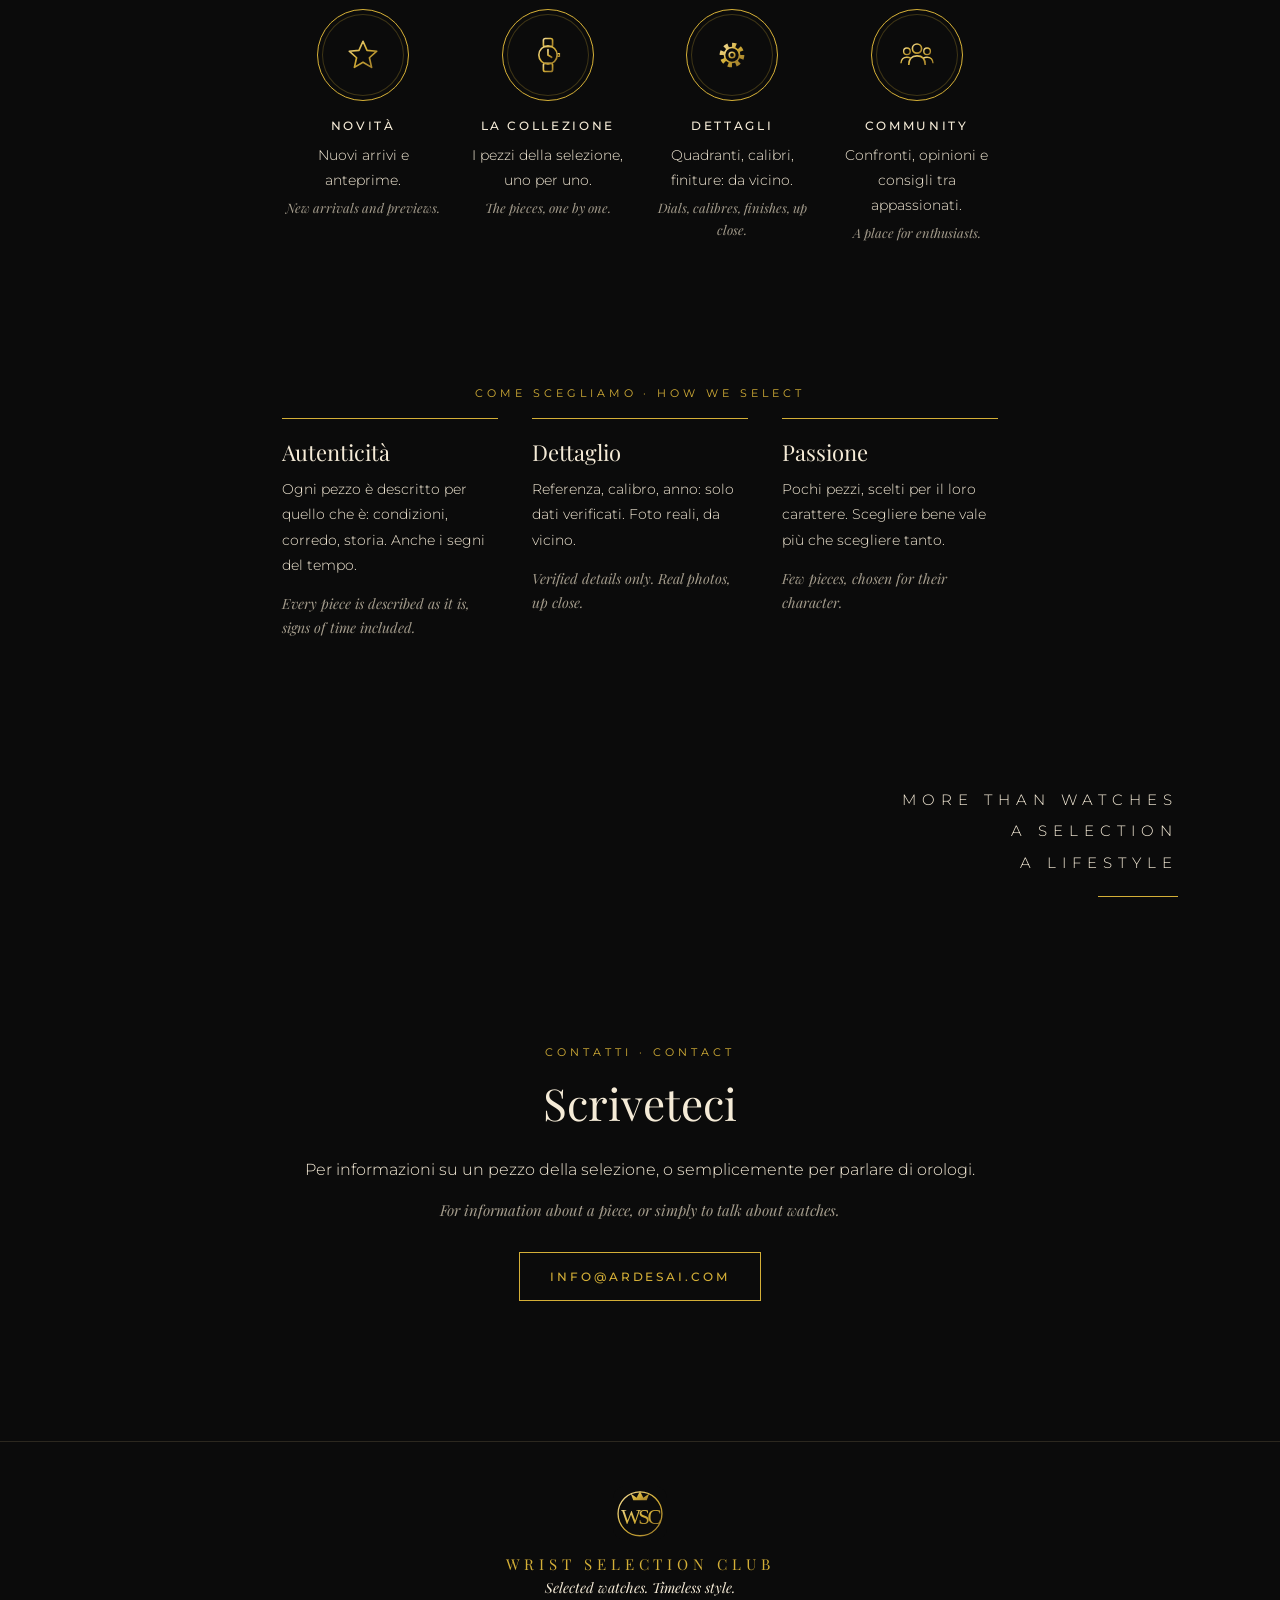
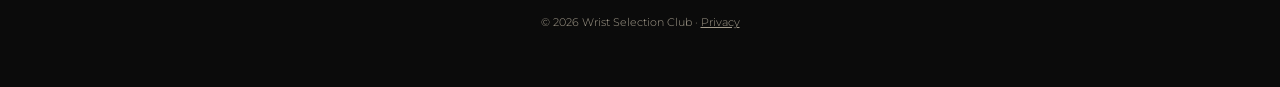
==== commit 9a1f9d4f: "Vetrina aggiornata da Ardes (03/11/2026)" ====
--- a/index.html
+++ b/index.html
@@ -91,7 +91,117 @@
             <p class="dati">Rif. 15510ST · 41 mm · acciaio · automatico, cal. 4302</p>
             <p class="dati">Solo orologio · Watch only</p>
             
-            <div class="piede"><span class="stato disponibile">Prezzo su richiesta · Price on request</span><a class="bottone piccolo" href="mailto:info@ardesai.com?subject=Wrist%20Selection%20Club%20%E2%80%94%20Audemars%20Piguet%20Royal%20Oak%2041%20mm">Richiedi · Enquire</a></div>
+            <div class="piede"><span class="stato">Dalla collezione · From the collection</span></div>
+          </div>
+        </article>
+        <article class="pezzo">
+          <figure><img class="foto-grande" src="orologi/8-1.jpg" alt="Omega Seamaster" loading="lazy"></figure><div class="miniature"><button type="button" data-foto="orologi/8-1.jpg" aria-label="Foto 1"><img src="orologi/8-1.jpg" alt="" loading="lazy"></button><button type="button" data-foto="orologi/8-2.jpg" aria-label="Foto 2"><img src="orologi/8-2.jpg" alt="" loading="lazy"></button></div>
+          <div class="info">
+            <p class="marca">Omega</p>
+            <h3>Seamaster</h3>
+            <p class="dati">Rif. 210.90.42.20.10.001 · 42 mm · Automatico</p>
+            <p class="dati">Solo orologio · Watch only</p>
+            
+            <div class="piede"><span class="stato">Dalla collezione · From the collection</span></div>
+          </div>
+        </article>
+        <article class="pezzo">
+          <figure><img class="foto-grande" src="orologi/6-1.jpg" alt="Patek Philippe Nautilus" loading="lazy"></figure><div class="miniature"><button type="button" data-foto="orologi/6-1.jpg" aria-label="Foto 1"><img src="orologi/6-1.jpg" alt="" loading="lazy"></button><button type="button" data-foto="orologi/6-2.jpg" aria-label="Foto 2"><img src="orologi/6-2.jpg" alt="" loading="lazy"></button></div>
+          <div class="info">
+            <p class="marca">Patek Philippe</p>
+            <h3>Nautilus</h3>
+            <p class="dati">Rif. 5711</p>
+            <p class="dati">Solo orologio · Watch only</p>
+            
+            <div class="piede"><span class="stato">Dalla collezione · From the collection</span></div>
+          </div>
+        </article>
+        <article class="pezzo">
+          <figure><img class="foto-grande" src="orologi/3-1.jpg" alt="Rolex Air-King" loading="lazy"></figure><div class="miniature"><button type="button" data-foto="orologi/3-1.jpg" aria-label="Foto 1"><img src="orologi/3-1.jpg" alt="" loading="lazy"></button><button type="button" data-foto="orologi/3-2.jpg" aria-label="Foto 2"><img src="orologi/3-2.jpg" alt="" loading="lazy"></button></div>
+          <div class="info">
+            <p class="marca">Rolex</p>
+            <h3>Air-King</h3>
+            <p class="dati">Rif. 126900 · 40 mm · acciaio Oystersteel · automatico, cal. 3230</p>
+            <p class="dati">Solo orologio · Watch only</p>
+            
+            <div class="piede"><span class="stato">Dalla collezione · From the collection</span></div>
+          </div>
+        </article>
+        <article class="pezzo">
+          <figure><img class="foto-grande" src="orologi/9-1.jpg" alt="Rolex Datejust" loading="lazy"></figure><div class="miniature"><button type="button" data-foto="orologi/9-1.jpg" aria-label="Foto 1"><img src="orologi/9-1.jpg" alt="" loading="lazy"></button><button type="button" data-foto="orologi/9-2.jpg" aria-label="Foto 2"><img src="orologi/9-2.jpg" alt="" loading="lazy"></button></div>
+          <div class="info">
+            <p class="marca">Rolex</p>
+            <h3>Datejust</h3>
+            <p class="dati">Rif. 126200 · 36 mm · Automatico</p>
+            <p class="dati">Solo orologio · Watch only</p>
+            
+            <div class="piede"><span class="stato">Dalla collezione · From the collection</span></div>
+          </div>
+        </article>
+        <article class="pezzo">
+          <figure><img class="foto-grande" src="orologi/1-1.jpg" alt="Rolex Datejust 41" loading="lazy"></figure><div class="miniature"><button type="button" data-foto="orologi/1-1.jpg" aria-label="Foto 1"><img src="orologi/1-1.jpg" alt="" loading="lazy"></button><button type="button" data-foto="orologi/1-2.jpg" aria-label="Foto 2"><img src="orologi/1-2.jpg" alt="" loading="lazy"></button></div>
+          <div class="info">
+            <p class="marca">Rolex</p>
+            <h3>Datejust 41</h3>
+            <p class="dati">Rif. 126300 · 41 mm · acciaio Oystersteel · automatico, cal. 3235</p>
+            <p class="dati">Solo orologio · Watch only</p>
+            
+            <div class="piede"><span class="stato">Dalla collezione · From the collection</span></div>
+          </div>
+        </article>
+        <article class="pezzo">
+          <figure><img class="foto-grande" src="orologi/7-1.jpg" alt="Rolex Daytona" loading="lazy"></figure><div class="miniature"><button type="button" data-foto="orologi/7-1.jpg" aria-label="Foto 1"><img src="orologi/7-1.jpg" alt="" loading="lazy"></button><button type="button" data-foto="orologi/7-2.jpg" aria-label="Foto 2"><img src="orologi/7-2.jpg" alt="" loading="lazy"></button></div>
+          <div class="info">
+            <p class="marca">Rolex</p>
+            <h3>Daytona</h3>
+            <p class="dati">Rif. 116500LN</p>
+            <p class="dati">Solo orologio · Watch only</p>
+            
+            <div class="piede"><span class="stato">Dalla collezione · From the collection</span></div>
+          </div>
+        </article>
+        <article class="pezzo">
+          <figure><img class="foto-grande" src="orologi/11-1.jpg" alt="Rolex Gmt master II &quot;batgirl&quot;" loading="lazy"></figure><div class="miniature"><button type="button" data-foto="orologi/11-1.jpg" aria-label="Foto 1"><img src="orologi/11-1.jpg" alt="" loading="lazy"></button><button type="button" data-foto="orologi/11-2.jpg" aria-label="Foto 2"><img src="orologi/11-2.jpg" alt="" loading="lazy"></button></div>
+          <div class="info">
+            <p class="marca">Rolex</p>
+            <h3>Gmt master II &quot;batgirl&quot;</h3>
+            <p class="dati">Rif. 126710BLNR · 40 mm · Automatico</p>
+            <p class="dati">Solo orologio · Watch only</p>
+            
+            <div class="piede"><span class="stato">Dalla collezione · From the collection</span></div>
+          </div>
+        </article>
+        <article class="pezzo">
+          <figure><img class="foto-grande" src="orologi/10-1.jpg" alt="Rolex Gmt master II &quot;sprite&quot;" loading="lazy"></figure><div class="miniature"><button type="button" data-foto="orologi/10-1.jpg" aria-label="Foto 1"><img src="orologi/10-1.jpg" alt="" loading="lazy"></button><button type="button" data-foto="orologi/10-2.jpg" aria-label="Foto 2"><img src="orologi/10-2.jpg" alt="" loading="lazy"></button></div>
+          <div class="info">
+            <p class="marca">Rolex</p>
+            <h3>Gmt master II &quot;sprite&quot;</h3>
+            <p class="dati">Rif. 126720VTNR · 40 mm · Automatico</p>
+            <p class="dati">Solo orologio · Watch only</p>
+            
+            <div class="piede"><span class="stato">Dalla collezione · From the collection</span></div>
+          </div>
+        </article>
+        <article class="pezzo">
+          <figure><img class="foto-grande" src="orologi/5-1.jpg" alt="Rolex Yacht-Master 37" loading="lazy"></figure><div class="miniature"><button type="button" data-foto="orologi/5-1.jpg" aria-label="Foto 1"><img src="orologi/5-1.jpg" alt="" loading="lazy"></button><button type="button" data-foto="orologi/5-2.jpg" aria-label="Foto 2"><img src="orologi/5-2.jpg" alt="" loading="lazy"></button></div>
+          <div class="info">
+            <p class="marca">Rolex</p>
+            <h3>Yacht-Master 37</h3>
+            <p class="dati">Rif. 268622 · 37 mm · Rolesium (acciaio Oystersteel e platino 950) · automatico, cal. 2236</p>
+            <p class="dati">Solo orologio · Watch only</p>
+            
+            <div class="piede"><span class="stato">Dalla collezione · From the collection</span></div>
+          </div>
+        </article>
+        <article class="pezzo">
+          <figure><img class="foto-grande" src="orologi/2-1.jpg" alt="Rolex Yacht-Master 42" loading="lazy"></figure><div class="miniature"><button type="button" data-foto="orologi/2-1.jpg" aria-label="Foto 1"><img src="orologi/2-1.jpg" alt="" loading="lazy"></button><button type="button" data-foto="orologi/2-2.jpg" aria-label="Foto 2"><img src="orologi/2-2.jpg" alt="" loading="lazy"></button></div>
+          <div class="info">
+            <p class="marca">Rolex</p>
+            <h3>Yacht-Master 42</h3>
+            <p class="dati">Rif. 226659 (m226659-0002) · 42 mm · oro bianco 18 carati · automatico, cal. 3235</p>
+            <p class="dati">Solo orologio · Watch only · Condizioni nuovo · new</p>
+            
+            <div class="piede"><span class="stato">Dalla collezione · From the collection</span></div>
           </div>
         </article>
       </div>
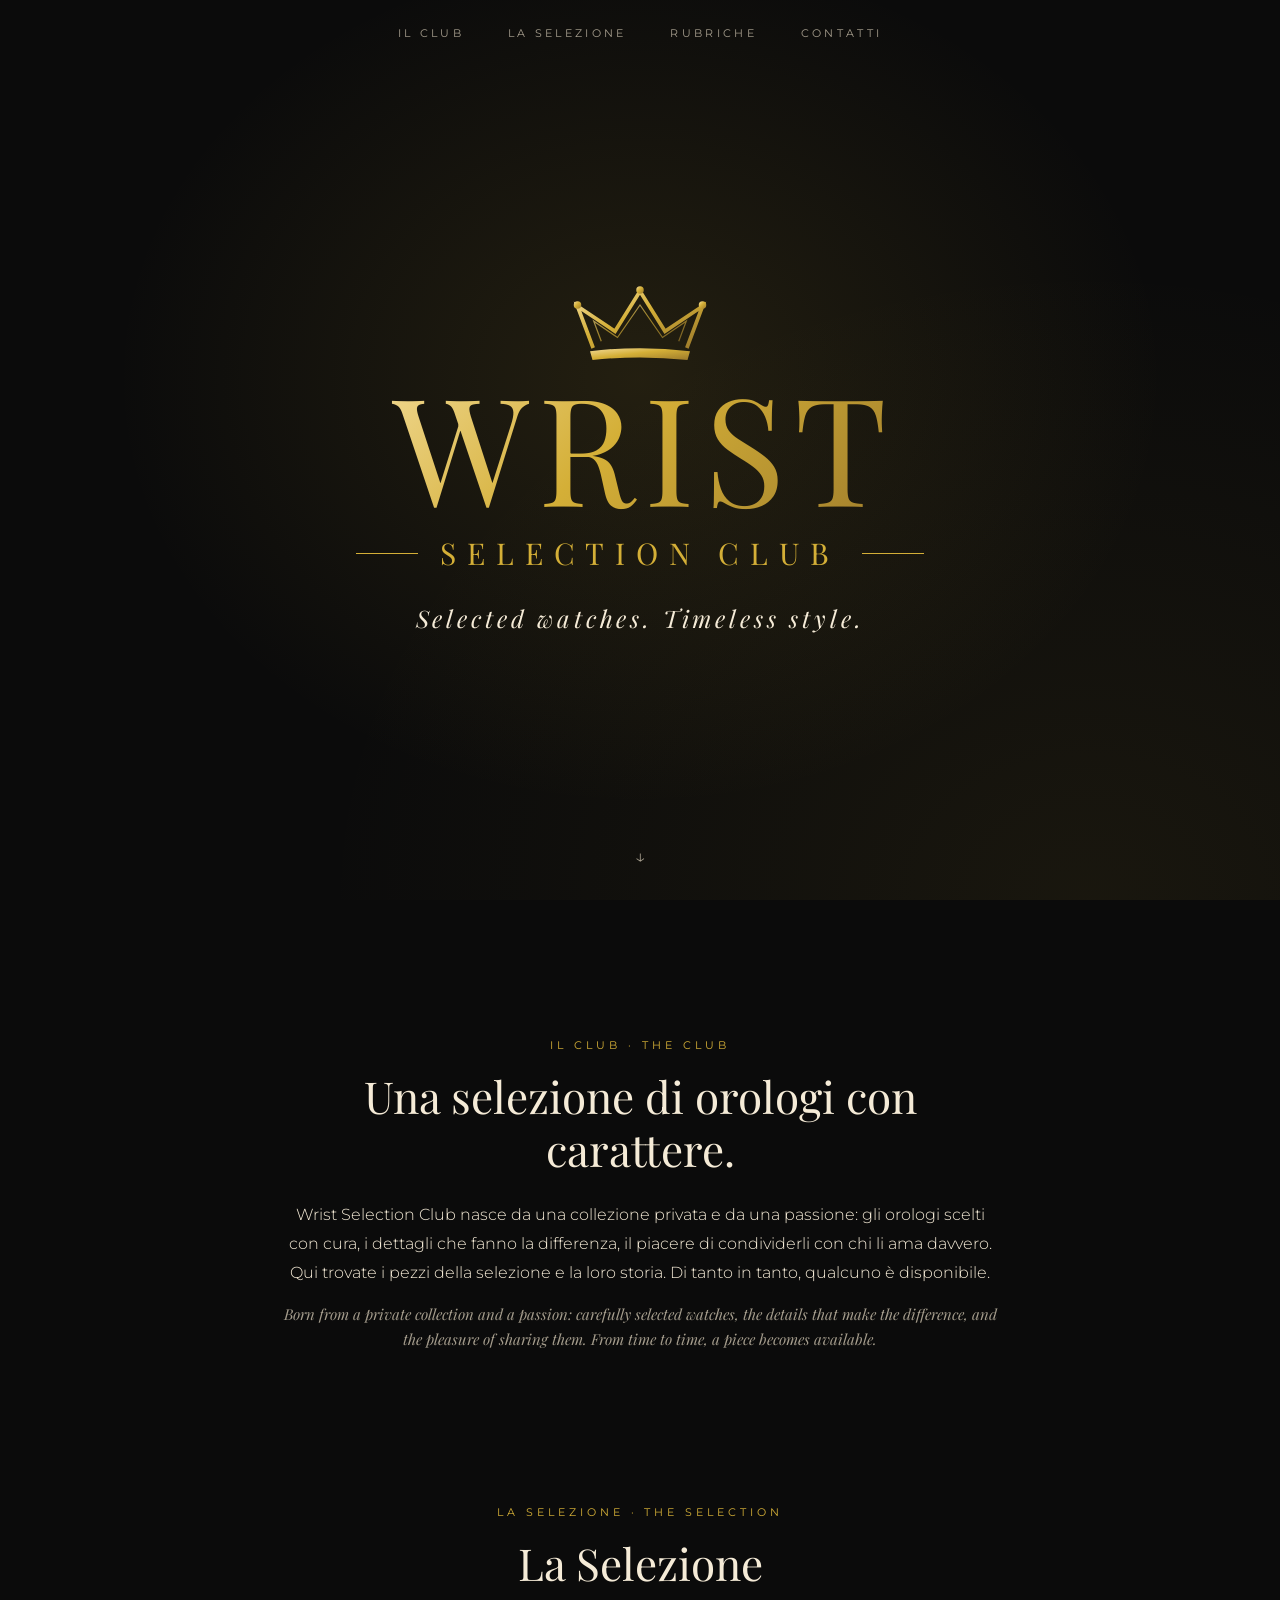
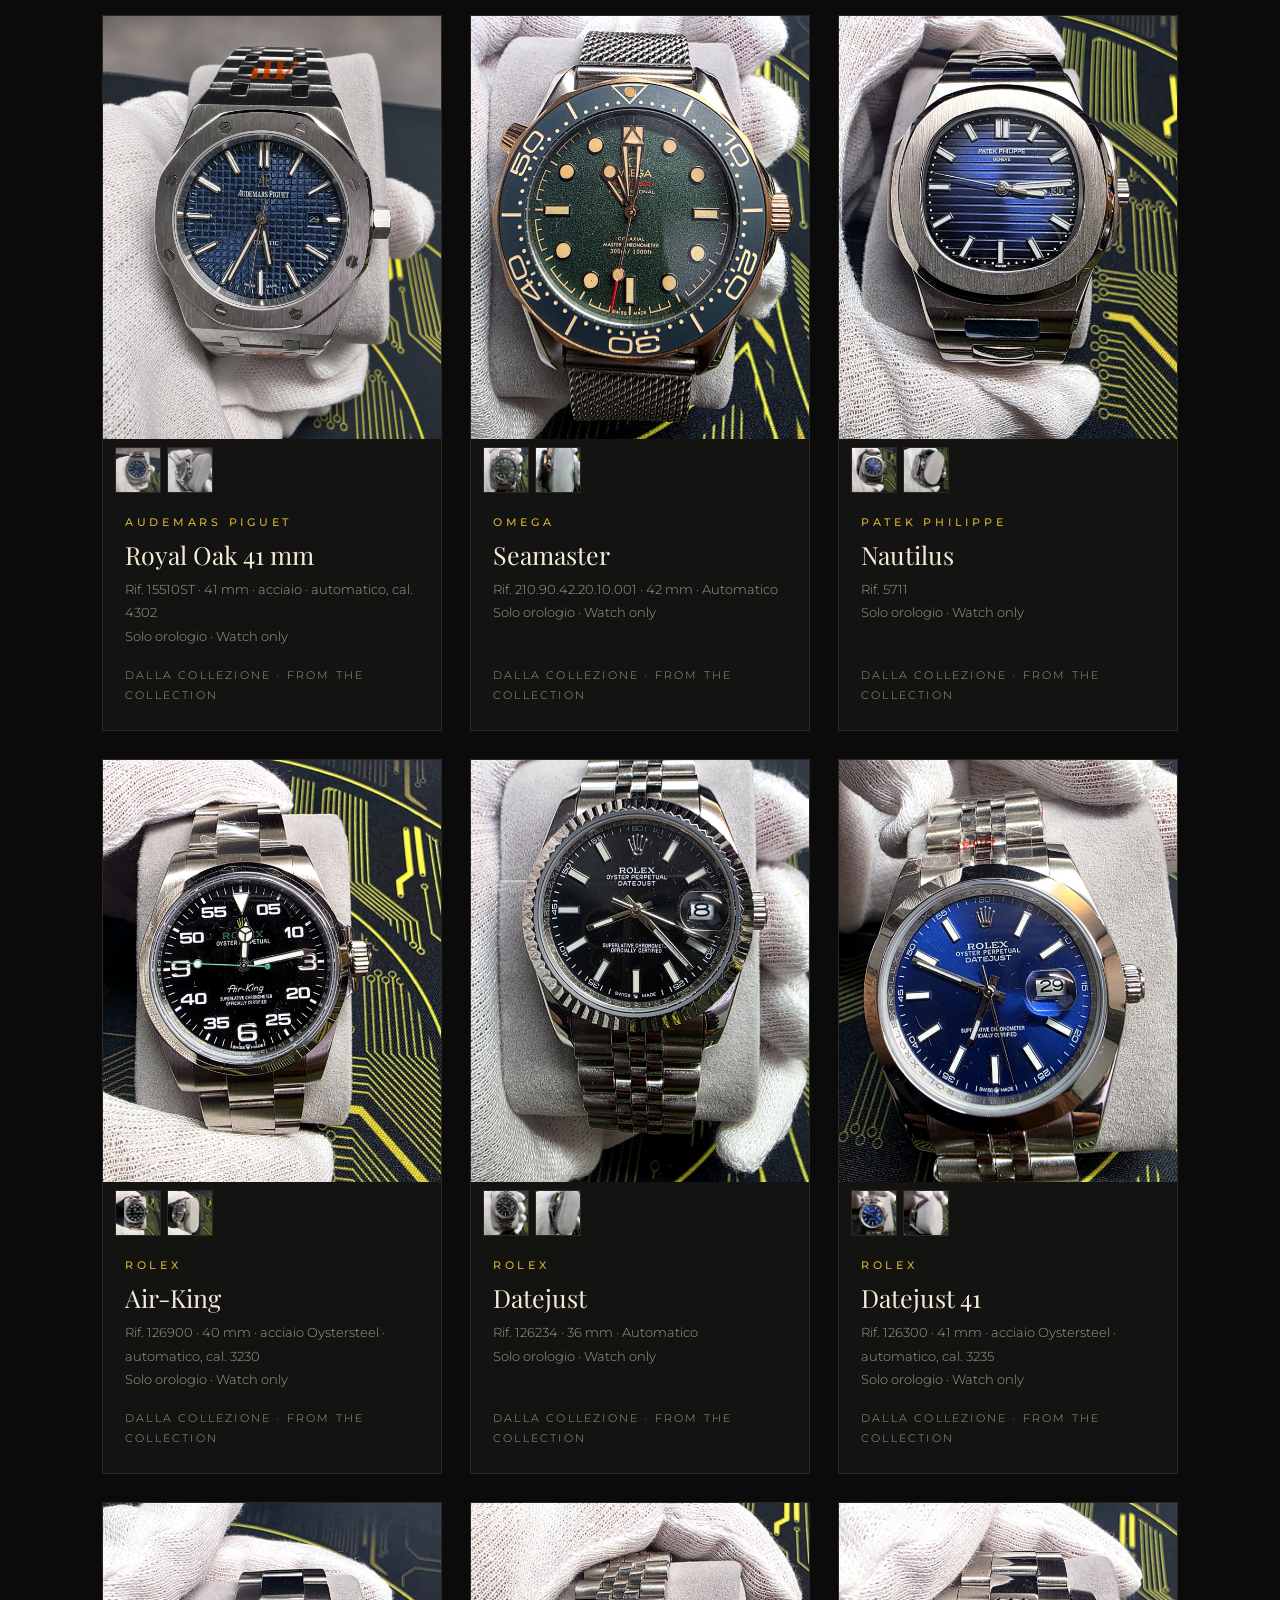
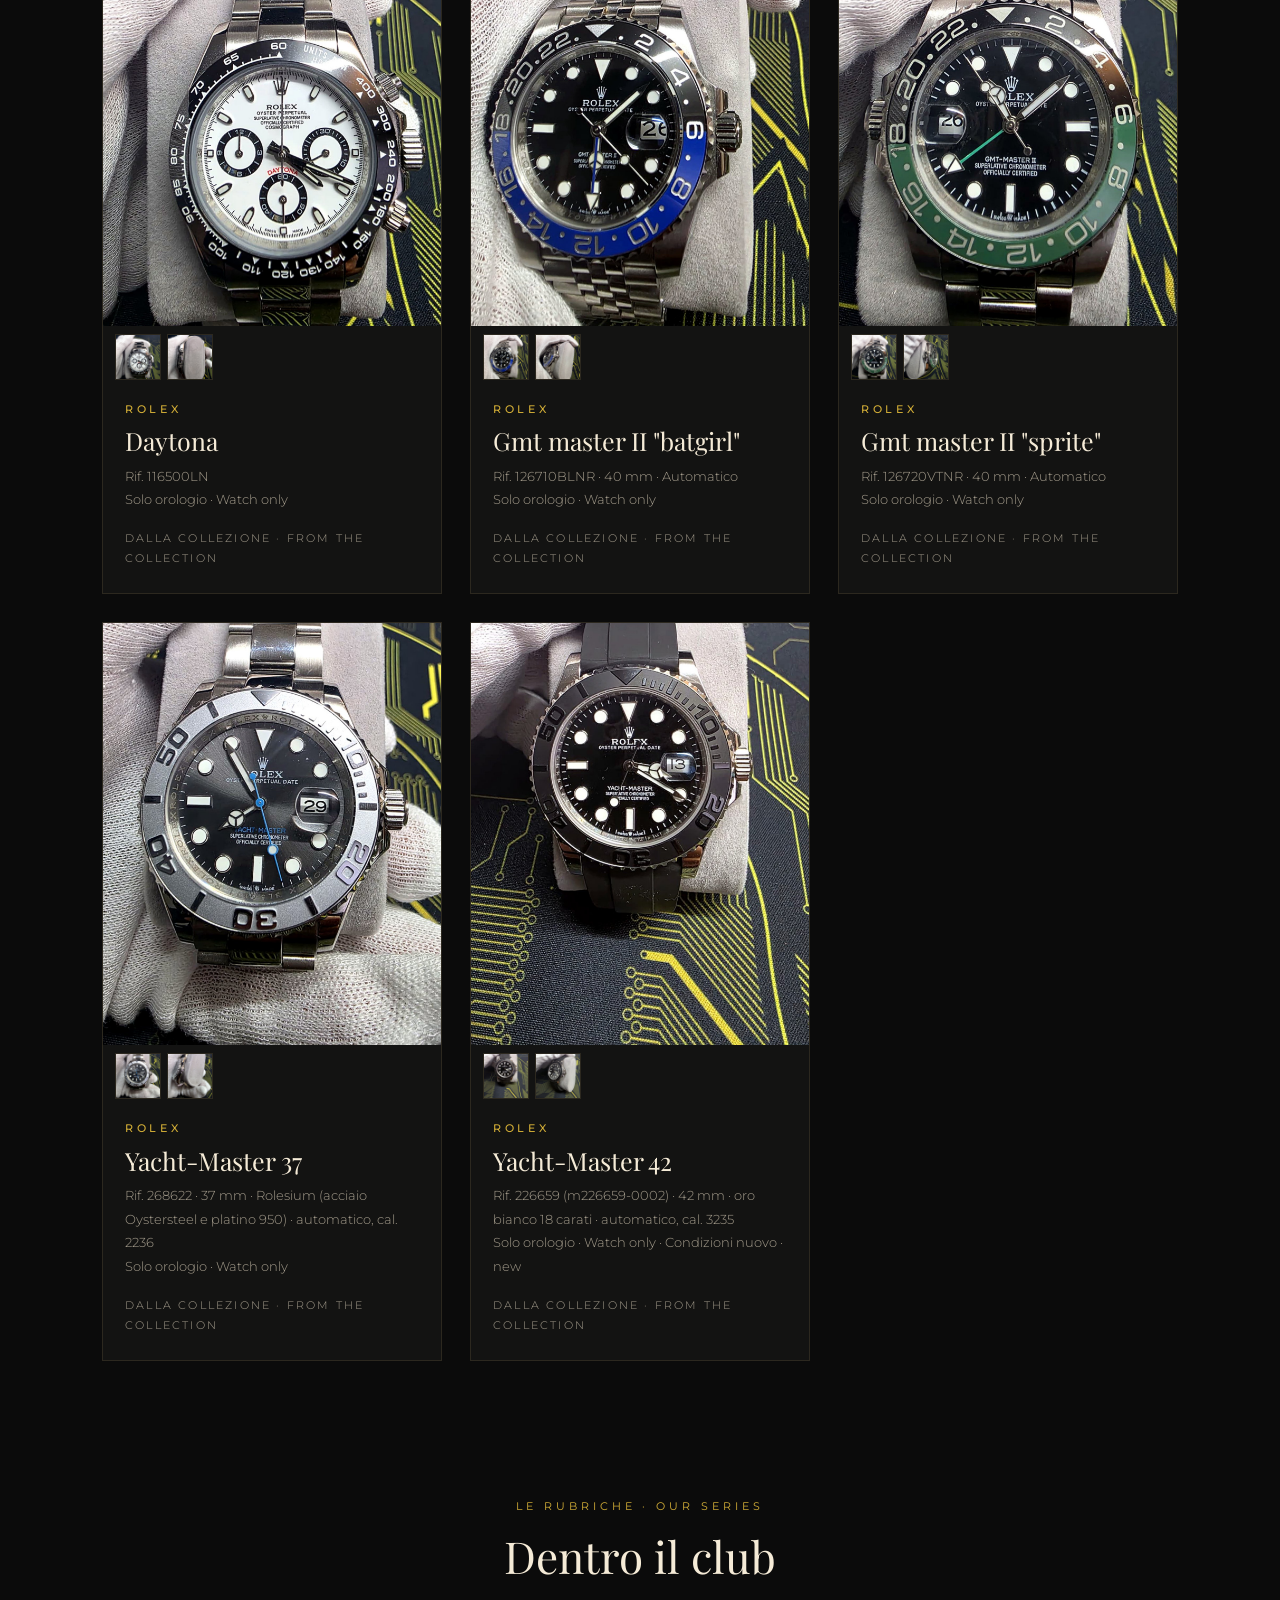
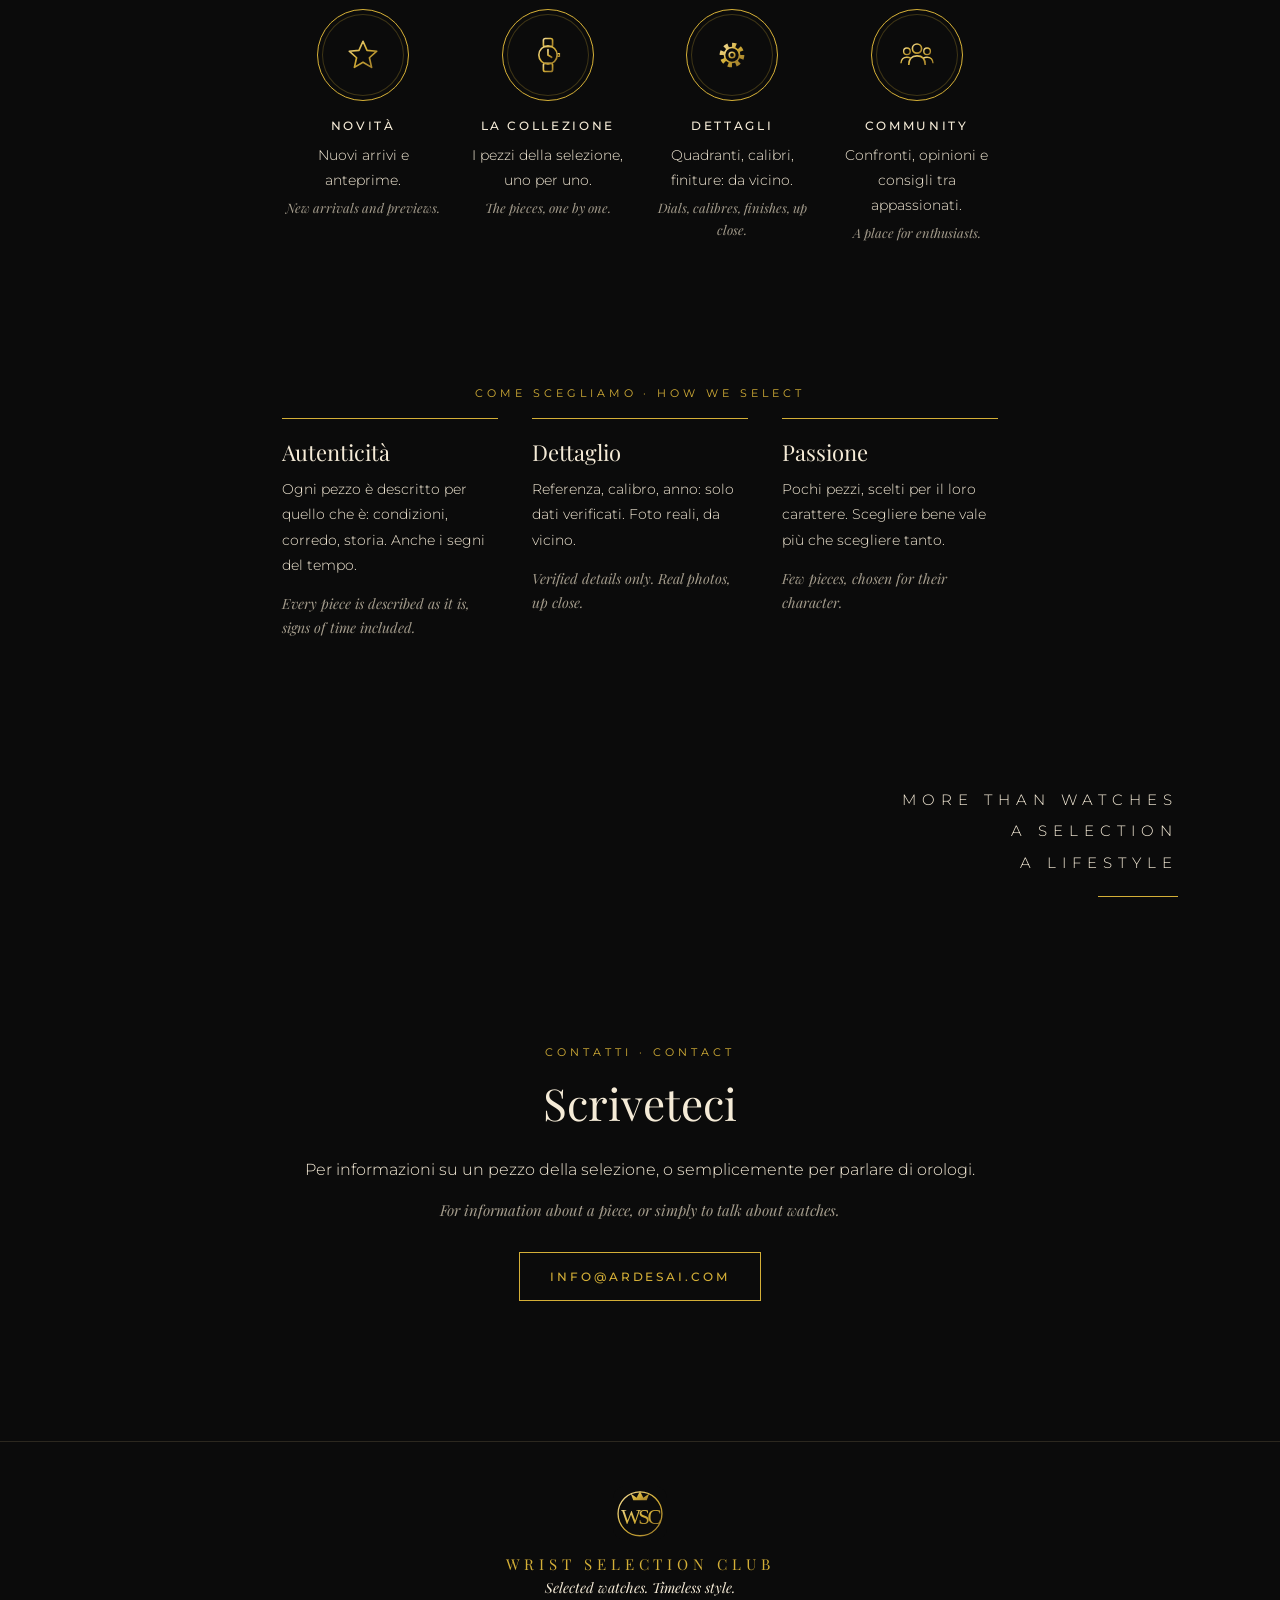
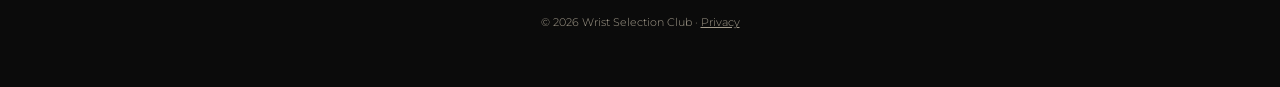
==== commit ec30f062: "Vetrina aggiornata da Ardes (03/11/2026)" ====
--- a/index.html
+++ b/index.html
@@ -132,7 +132,7 @@
           <div class="info">
             <p class="marca">Rolex</p>
             <h3>Datejust</h3>
-            <p class="dati">Rif. 126200 · 36 mm · Automatico</p>
+            <p class="dati">Rif. 126234 · 36 mm · Automatico</p>
             <p class="dati">Solo orologio · Watch only</p>
             
             <div class="piede"><span class="stato">Dalla collezione · From the collection</span></div>
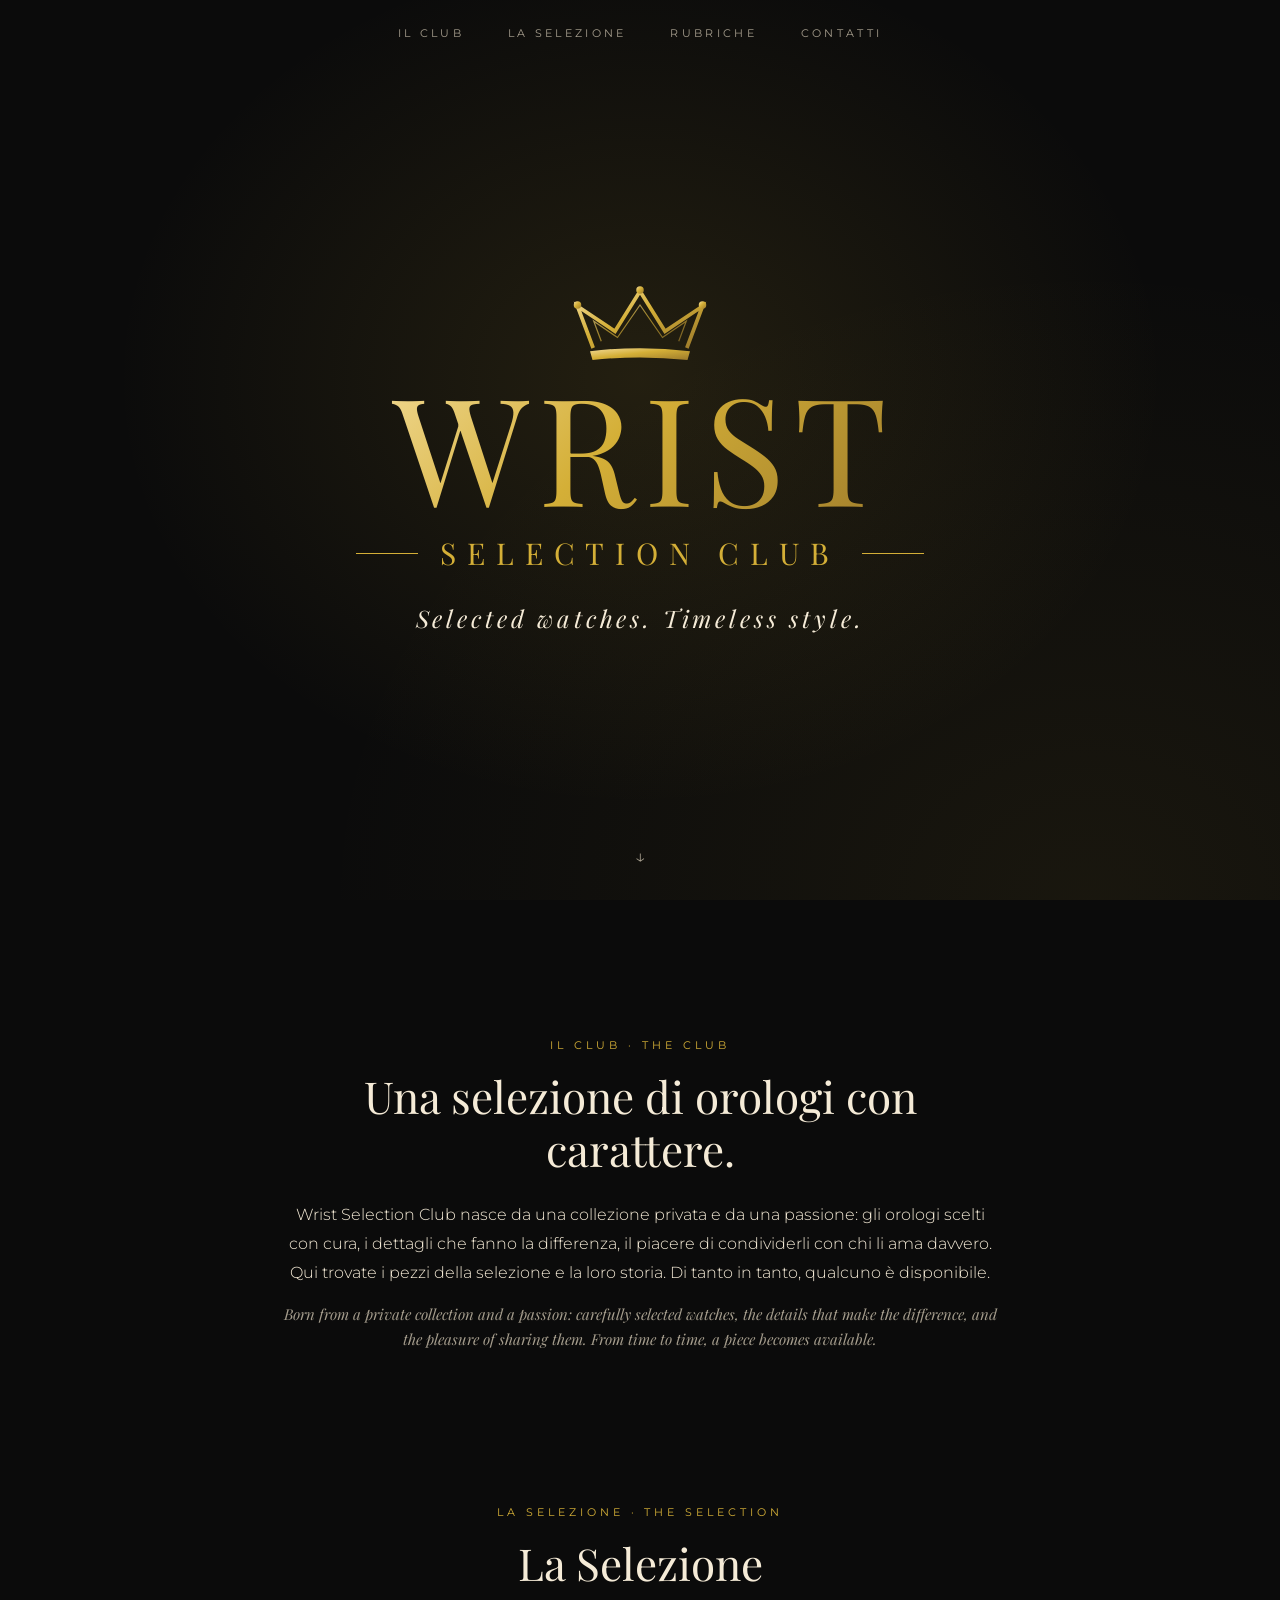
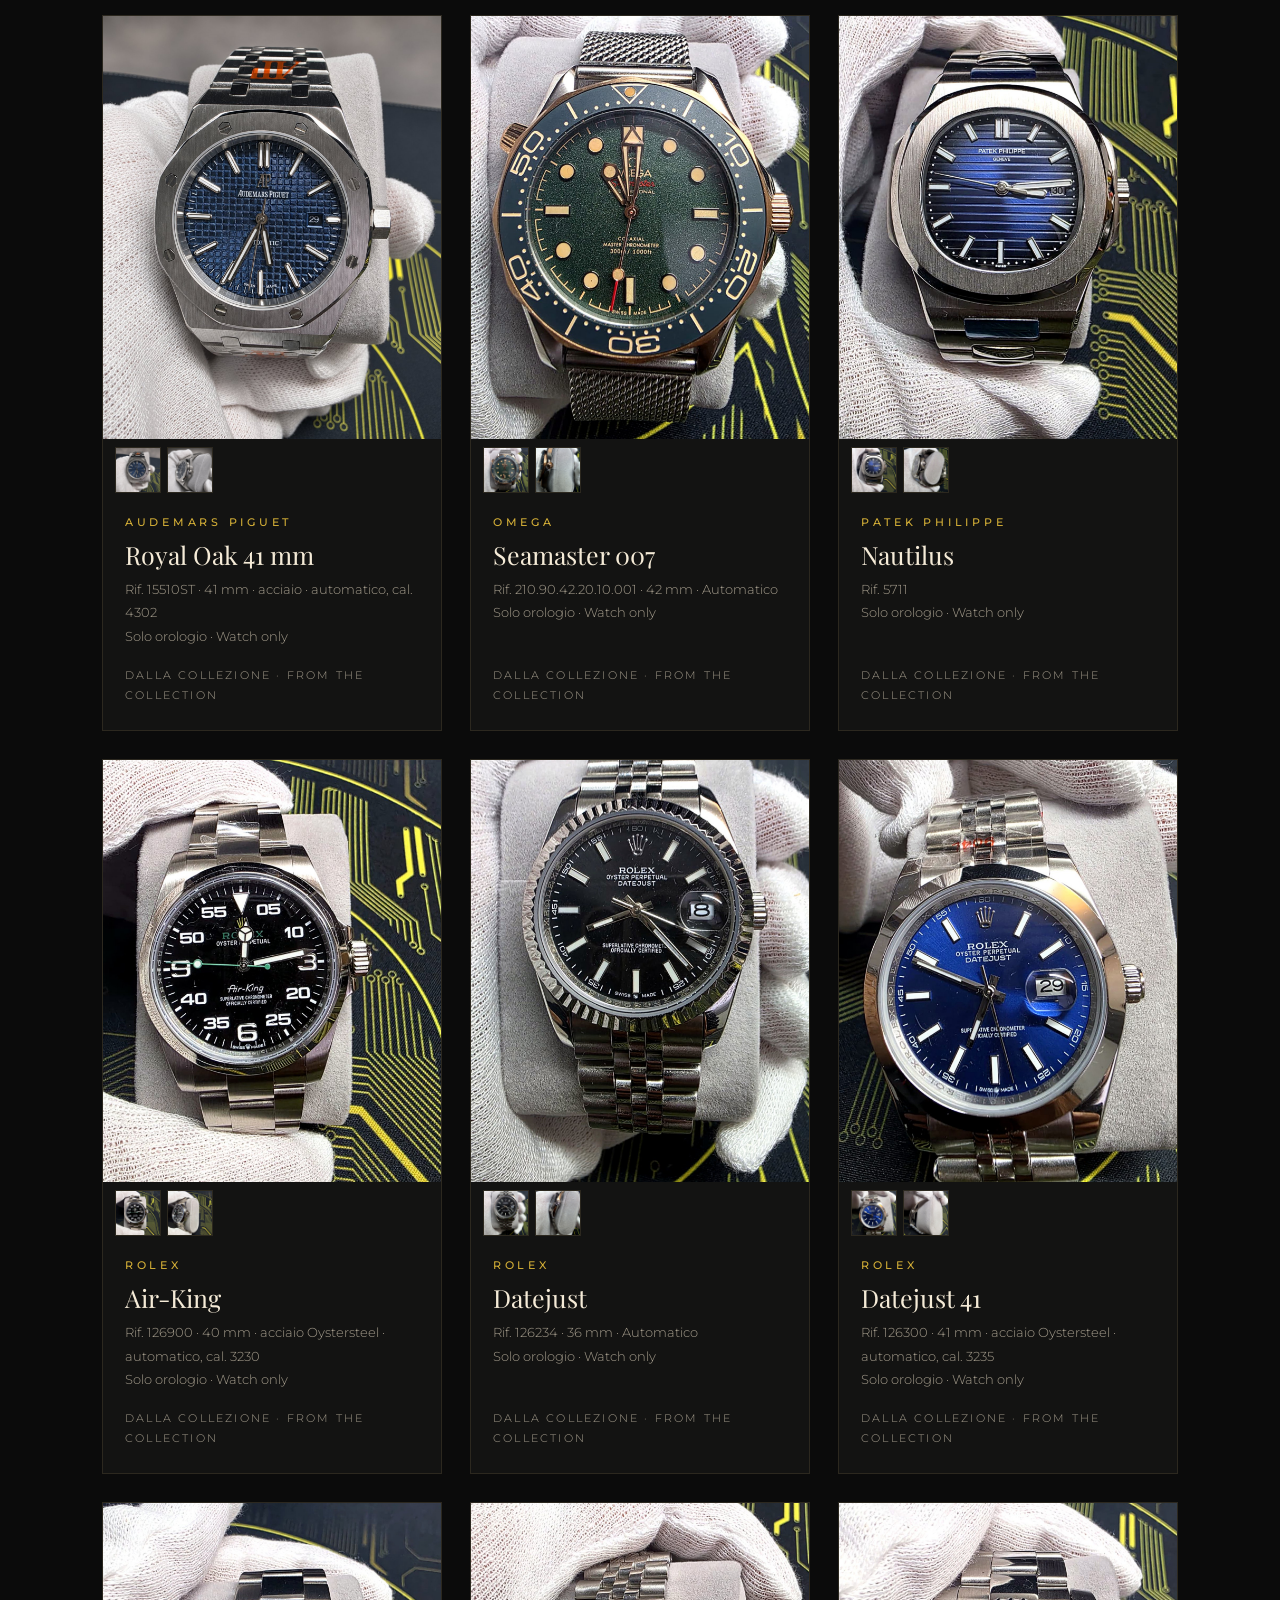
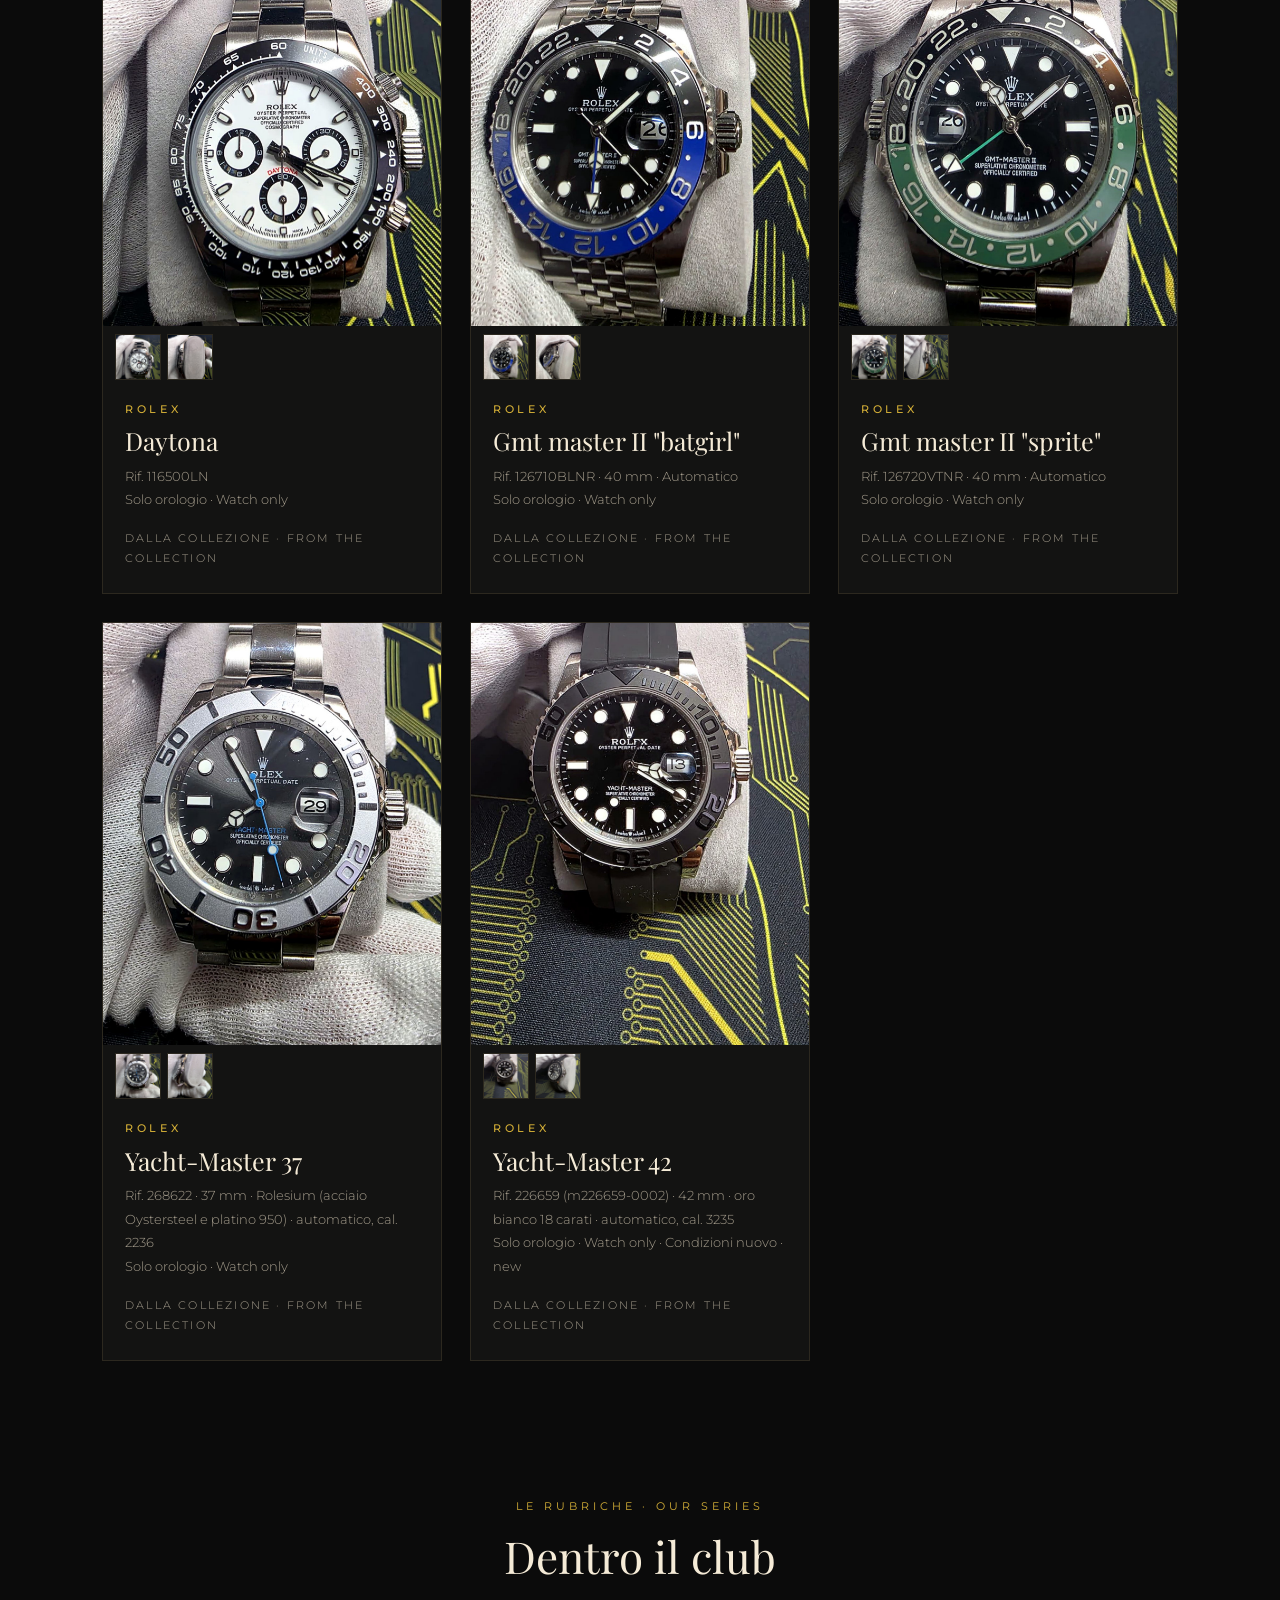
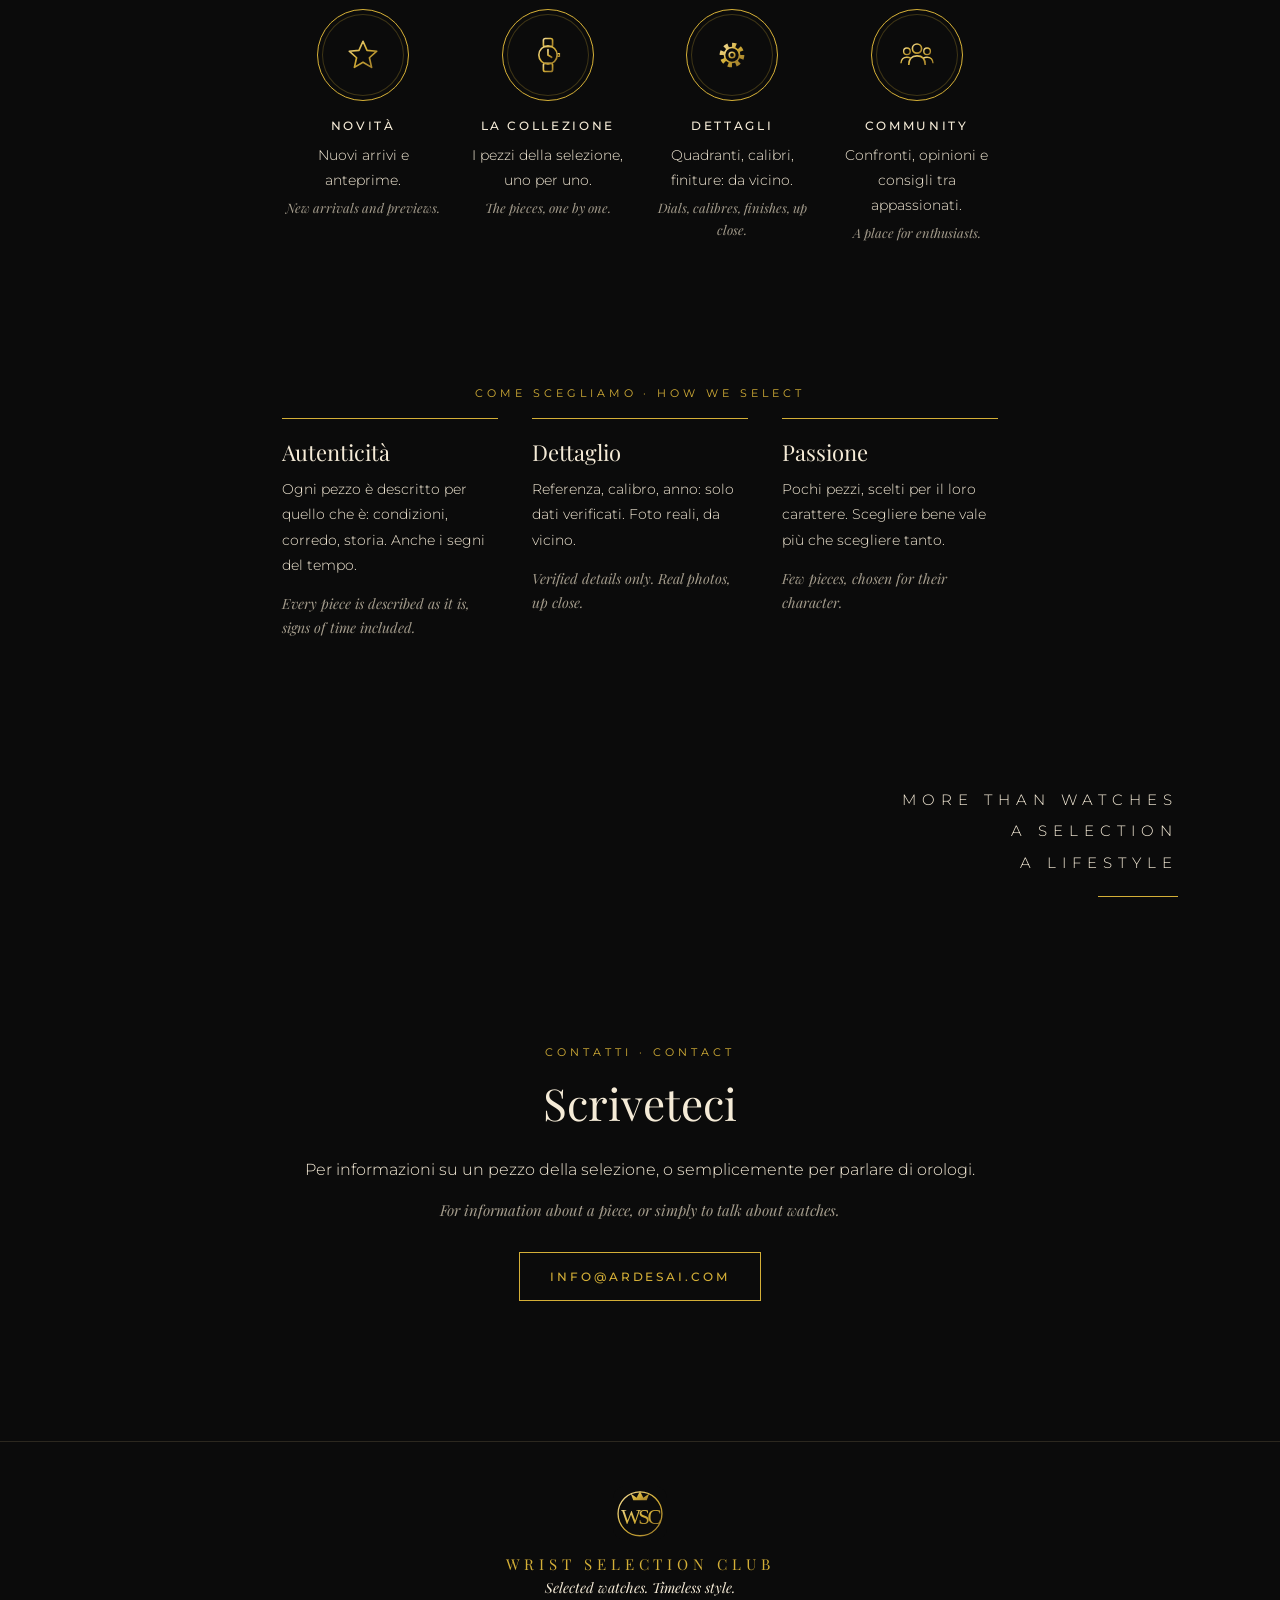
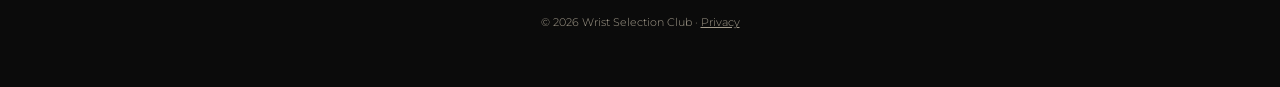
==== commit 435a855a: "Vetrina aggiornata da Ardes (03/11/2026)" ====
--- a/index.html
+++ b/index.html
@@ -95,10 +95,10 @@
           </div>
         </article>
         <article class="pezzo">
-          <figure><img class="foto-grande" src="orologi/8-1.jpg" alt="Omega Seamaster" loading="lazy"></figure><div class="miniature"><button type="button" data-foto="orologi/8-1.jpg" aria-label="Foto 1"><img src="orologi/8-1.jpg" alt="" loading="lazy"></button><button type="button" data-foto="orologi/8-2.jpg" aria-label="Foto 2"><img src="orologi/8-2.jpg" alt="" loading="lazy"></button></div>
+          <figure><img class="foto-grande" src="orologi/8-1.jpg" alt="Omega Seamaster 007" loading="lazy"></figure><div class="miniature"><button type="button" data-foto="orologi/8-1.jpg" aria-label="Foto 1"><img src="orologi/8-1.jpg" alt="" loading="lazy"></button><button type="button" data-foto="orologi/8-2.jpg" aria-label="Foto 2"><img src="orologi/8-2.jpg" alt="" loading="lazy"></button></div>
           <div class="info">
             <p class="marca">Omega</p>
-            <h3>Seamaster</h3>
+            <h3>Seamaster 007</h3>
             <p class="dati">Rif. 210.90.42.20.10.001 · 42 mm · Automatico</p>
             <p class="dati">Solo orologio · Watch only</p>
             
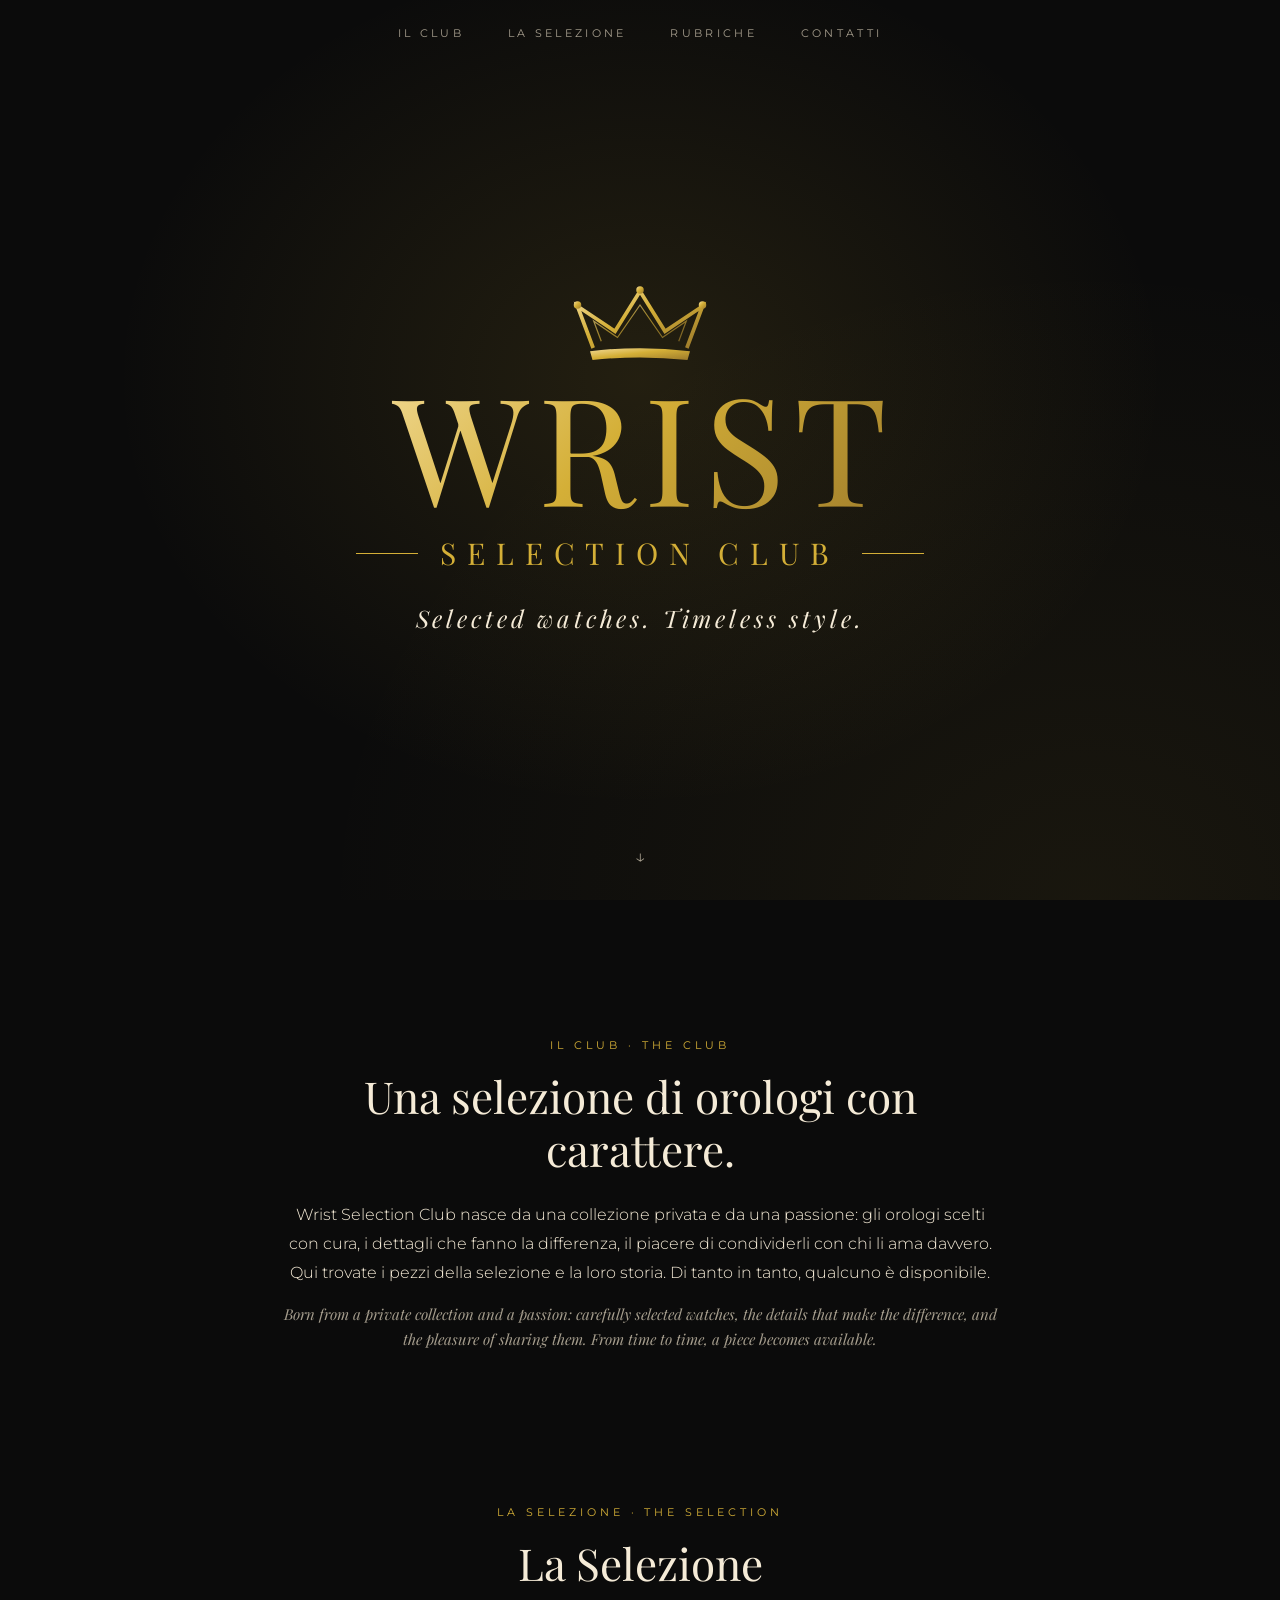
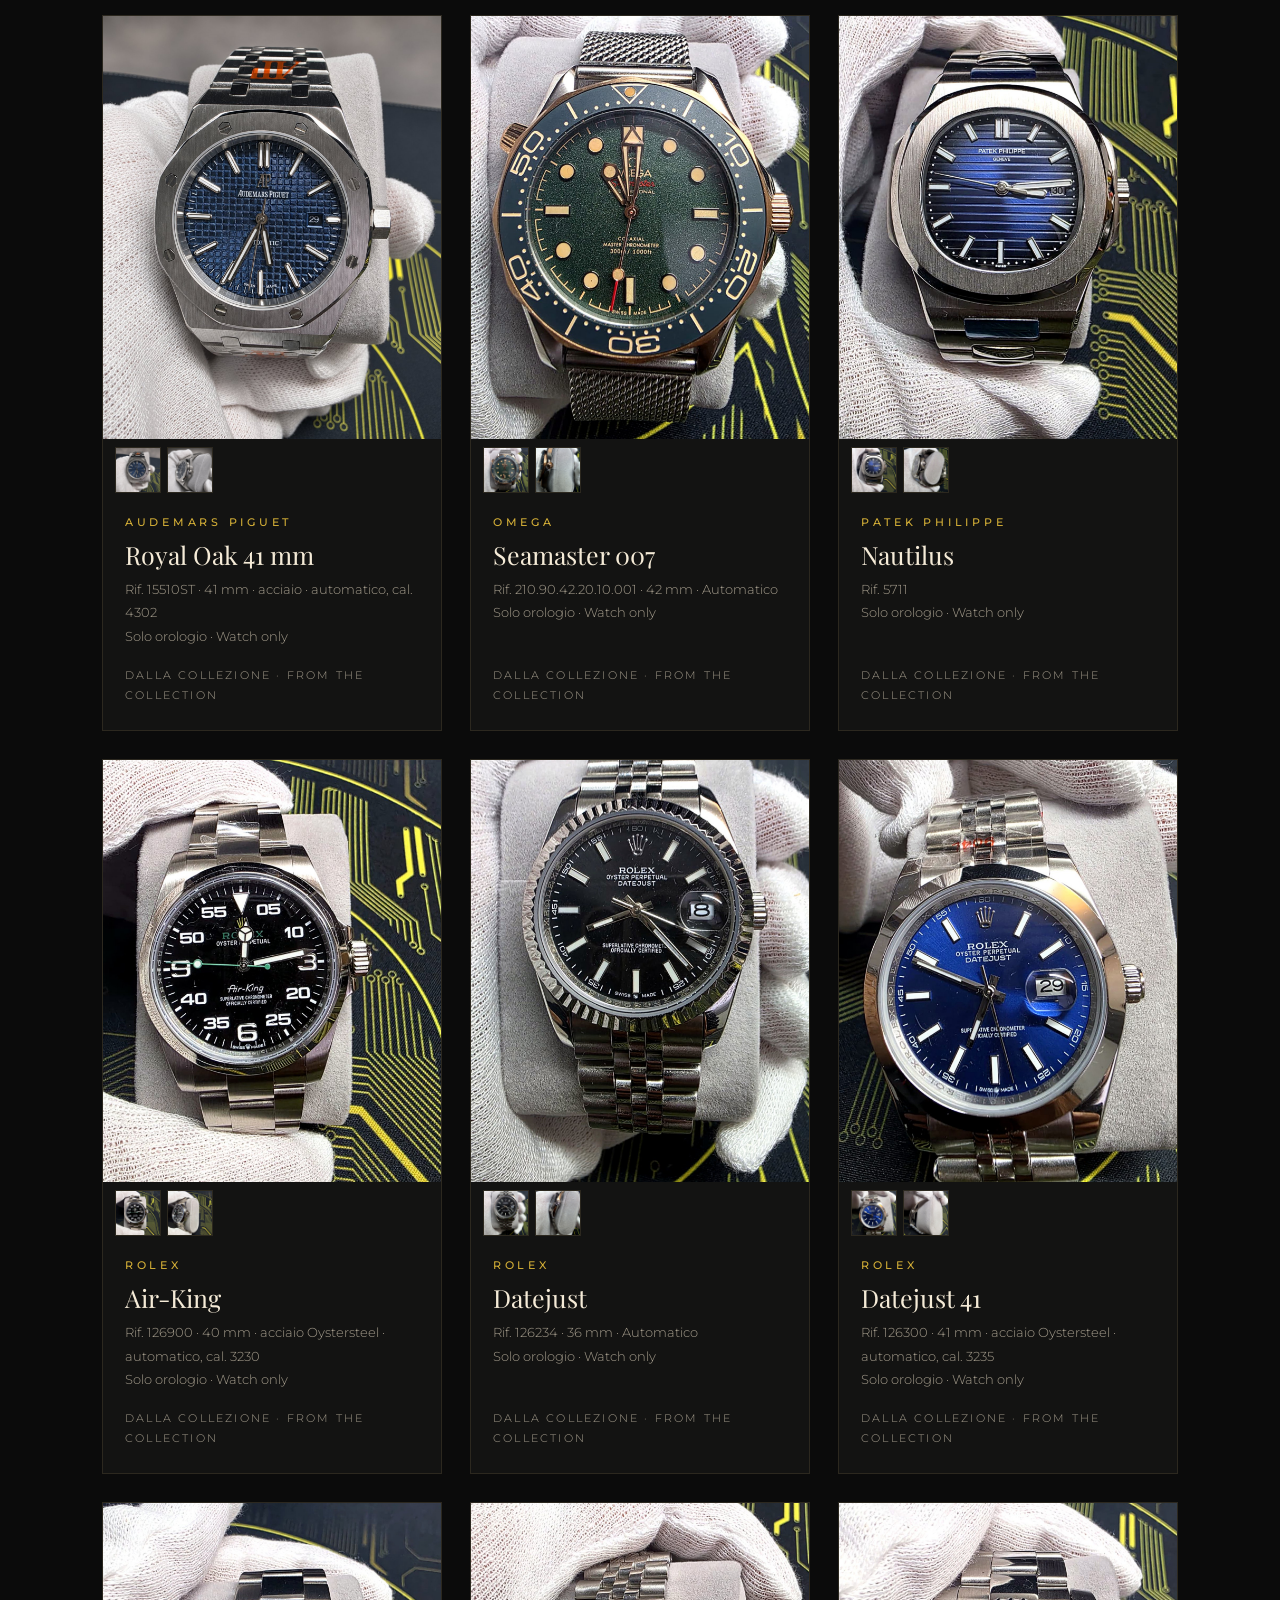
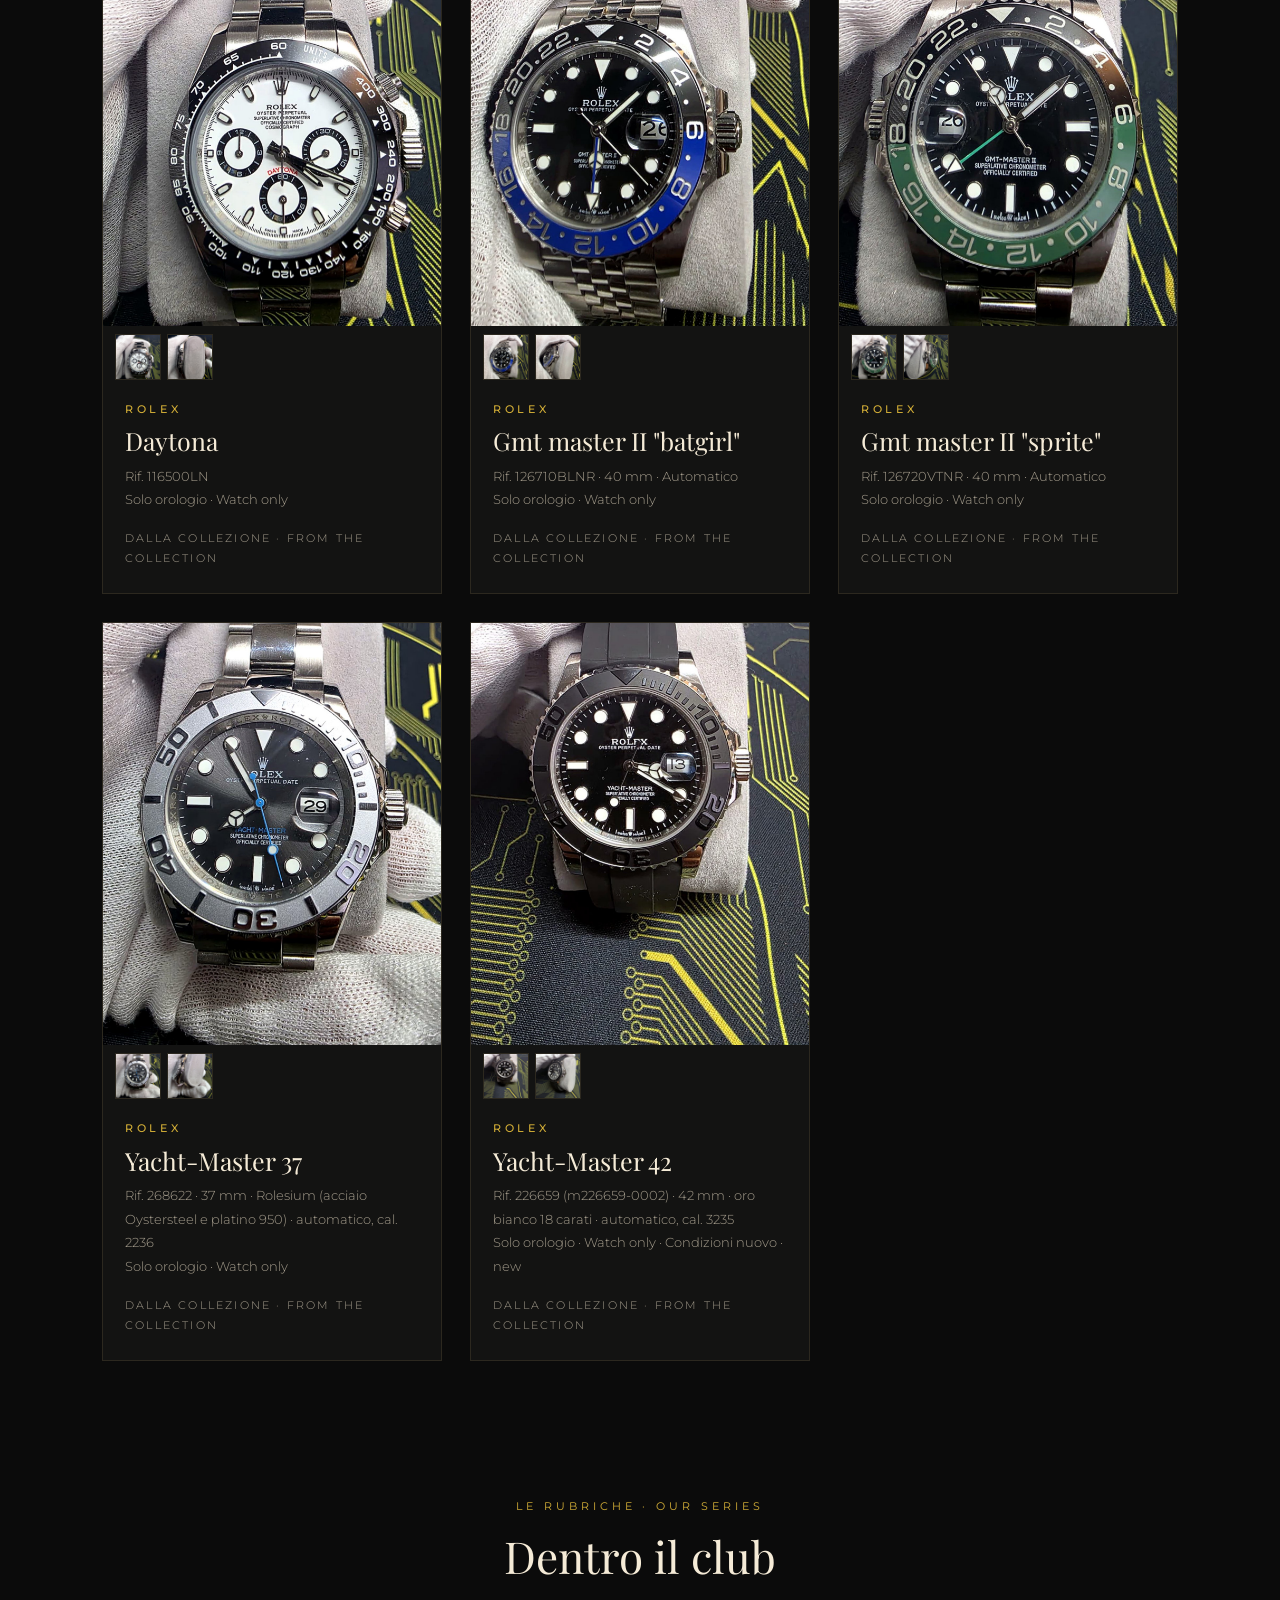
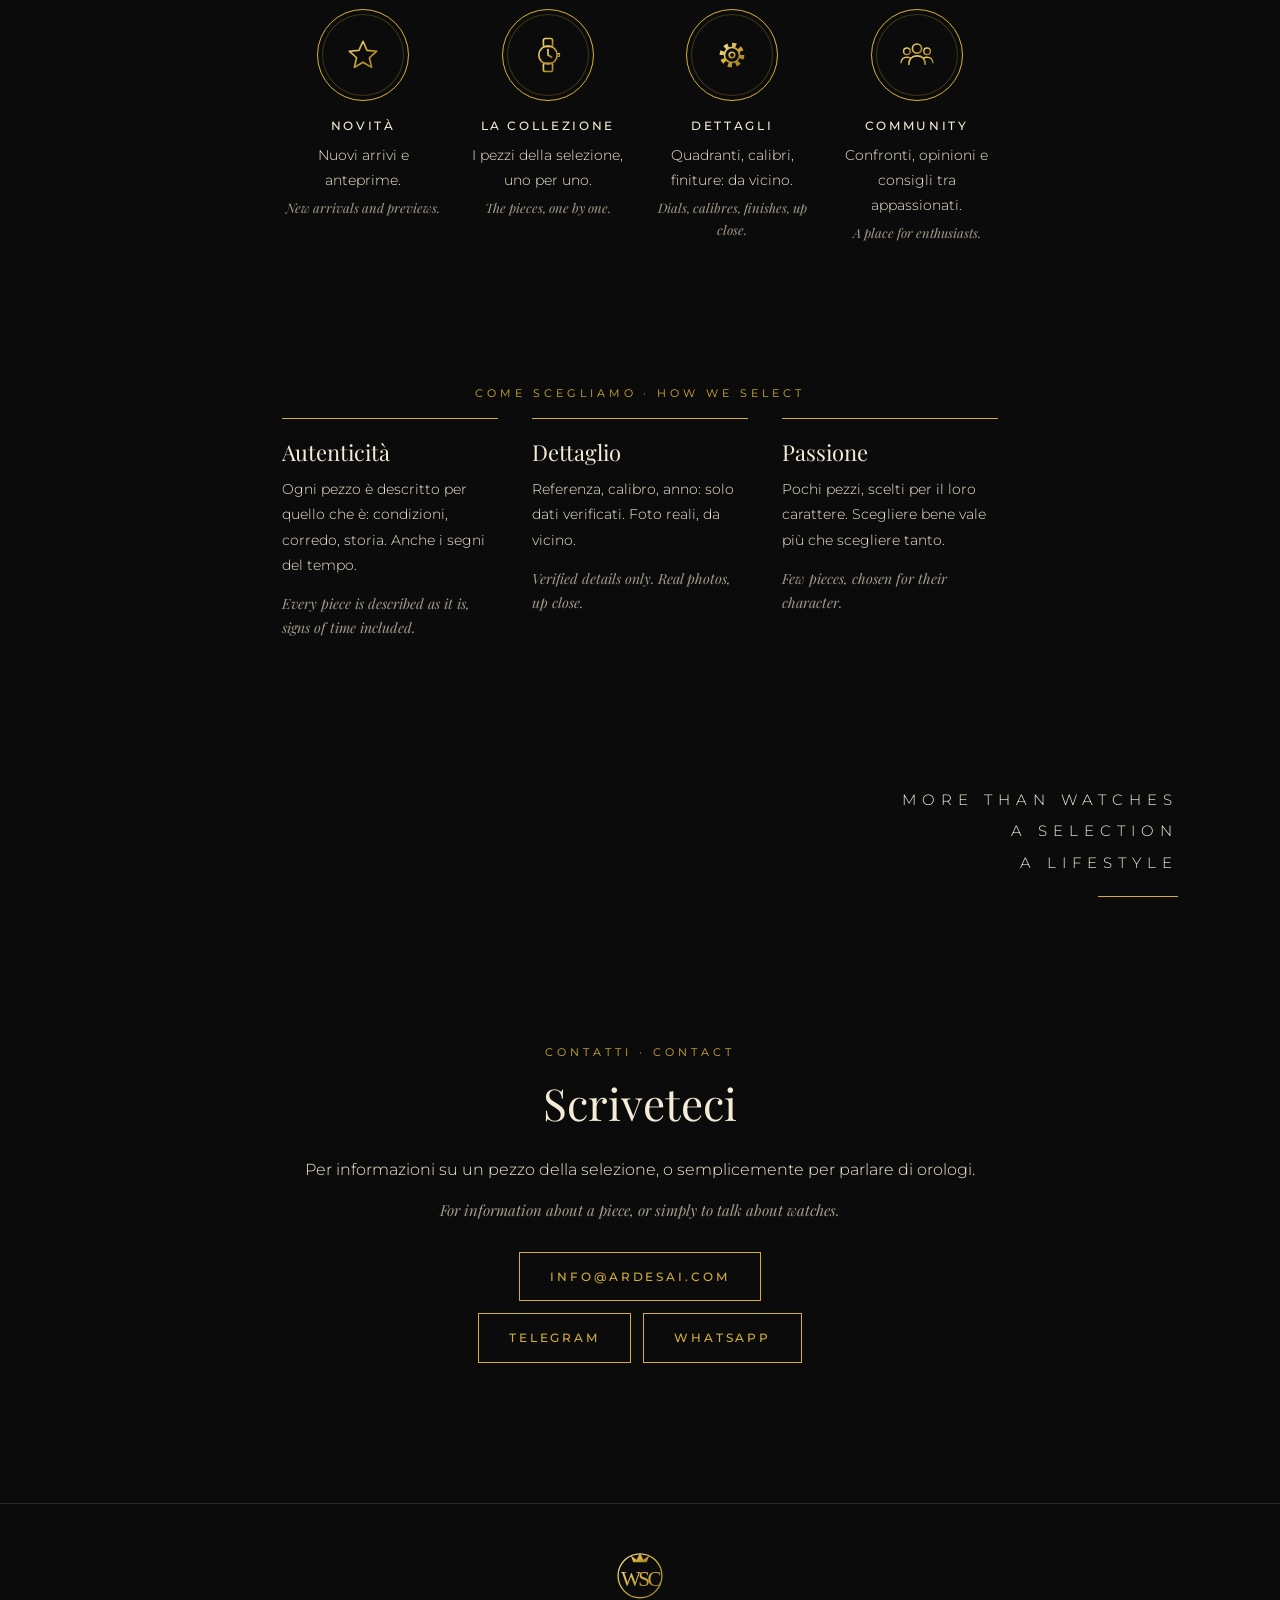
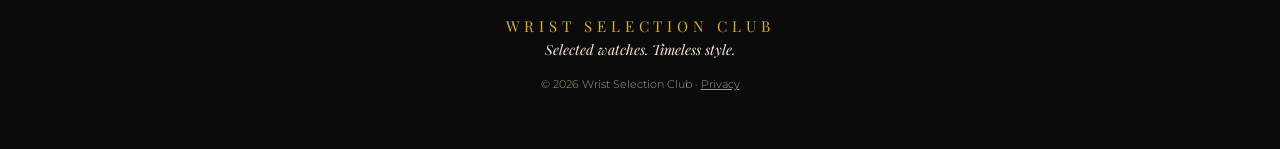
==== commit 4edc90b9: "Vetrina aggiornata da Ardes (09/11/2026)" ====
--- a/index.html
+++ b/index.html
@@ -256,7 +256,7 @@
       <p>Per informazioni su un pezzo della selezione, o semplicemente per parlare di orologi.</p>
       <p class="inglese">For information about a piece, or simply to talk about watches.</p>
       <a class="bottone" href="mailto:info@ardesai.com?subject=Wrist%20Selection%20Club">info@ardesai.com</a>
-
+      <div class="social"><a class="bottone" href="https://t.me/wristselectionclub" target="_blank" rel="noopener">Telegram</a><a class="bottone" href="https://wa.me/393792812568?text=Ciao%2C%20vi%20scrivo%20dal%20sito%20di%20Wrist%20Selection%20Club." target="_blank" rel="noopener">WhatsApp</a></div>
     </section>
   </main>
 
@@ -276,5 +276,6 @@
       });
     });
   </script>
+  <!-- Cloudflare Web Analytics --><script type='module' src='https://static.cloudflareinsights.com/beacon.min.js' data-cf-beacon='{"token": "261f789c86bc4eee9f0e6fc2f87a402d"}'></script><!-- End Cloudflare Web Analytics -->
 </body>
 </html>
--- a/stile.css
+++ b/stile.css
@@ -185,9 +185,8 @@
 }
 .bottone:hover, .bottone:focus-visible { background: var(--oro); color: var(--nero); }
 .bottone.piccolo { padding: 9px 16px; font-size: 10px; margin: 0; }
-.social { display: flex; justify-content: center; gap: 22px; margin-top: 26px; font-size: 12px; letter-spacing: 0.22em; text-transform: uppercase; }
-.social a { color: var(--tenue); text-decoration: none; }
-.social a:hover { color: var(--oro); }
+.social { display: flex; justify-content: center; flex-wrap: wrap; gap: 12px; margin-top: 12px; }
+.social .bottone { margin-top: 0; }
 
 /* --- Piè di pagina e pagine semplici --- */
 footer { margin-top: clamp(80px, 12vw, 140px); padding: 44px 22px 50px; border-top: 1px solid var(--linea); text-align: center; color: var(--tenue); font-size: 13px; }
